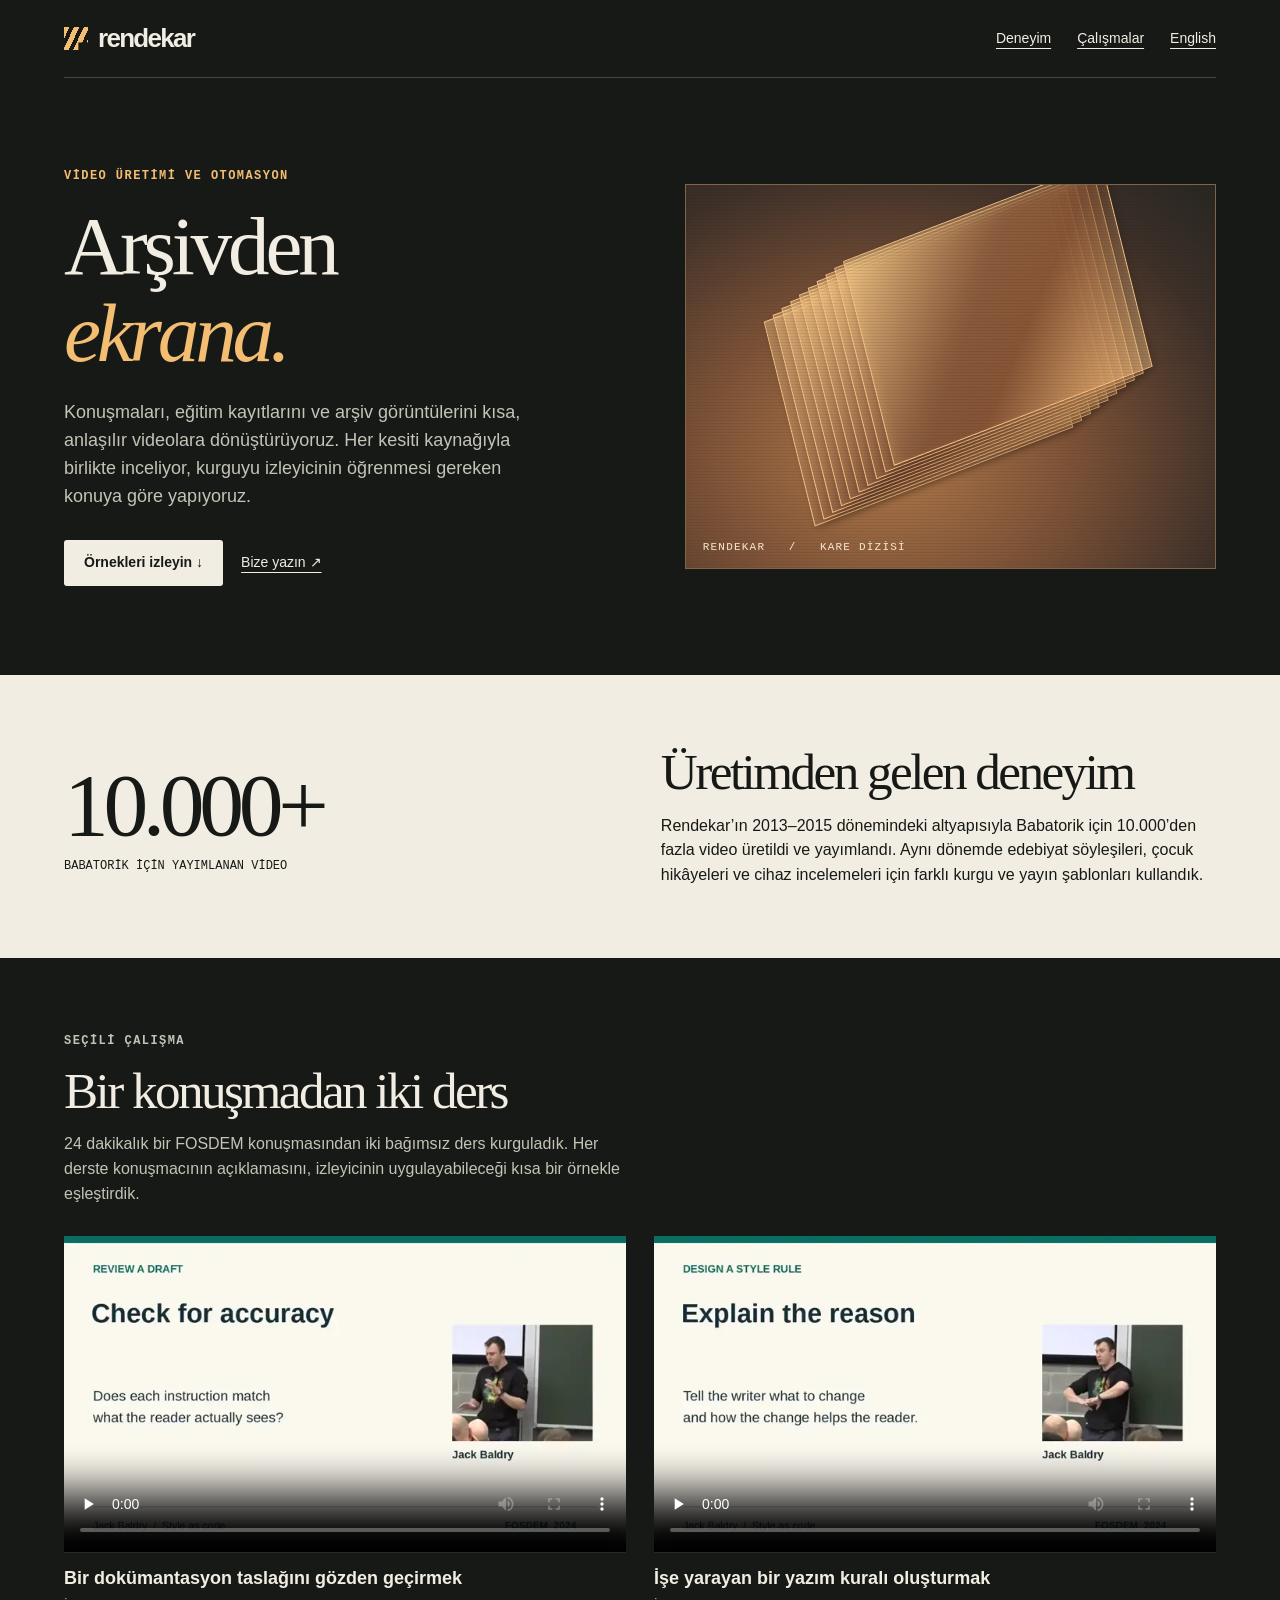
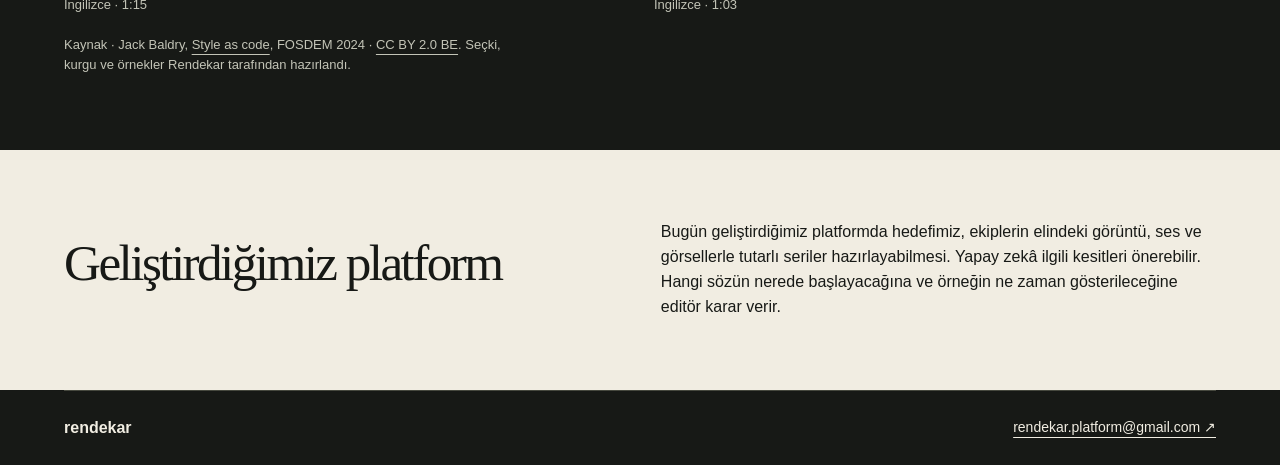
==== index.html @ 8ce05947 "Add Turkish and English portfolio pages" ====
<!doctype html><html lang="tr"><head><meta charset="utf-8"><meta name="viewport" content="width=device-width, initial-scale=1"><title>Rendekar — Video üretimi ve editoryal otomasyon</title><meta name="description" content="Konuşmaları, eğitim kayıtlarını ve arşiv görüntülerini kısa, anlaşılır videolara dönüştürüyoruz. Her kesiti kaynağıyla birlikte inceliyor, kurguyu izleyicinin öğrenmesi gereken konuya göre yapıyoruz."><meta name="theme-color" content="#171916"><link rel="alternate" hreflang="en" href="en.html"><link rel="alternate" hreflang="tr" href="index.html"><link rel="stylesheet" href="style.css"></head><body>
<a class="skip" href="#main">İçeriğe geç</a><header class="wrap"><a class="logo" href="#main"><span class="mark" aria-hidden="true"></span>rendekar</a><nav aria-label="Ana menü"><a href="#history">Deneyim</a><a href="#work">Çalışmalar</a><a href="en.html" lang="en" hreflang="en">English</a></nav></header>
<main id="main"><section class="hero wrap"><div><p class="eyebrow">Video üretimi ve otomasyon</p><h1>Arşivden<br><em>ekrana.</em></h1><p class="lead">Konuşmaları, eğitim kayıtlarını ve arşiv görüntülerini kısa, anlaşılır videolara dönüştürüyoruz. Her kesiti kaynağıyla birlikte inceliyor, kurguyu izleyicinin öğrenmesi gereken konuya göre yapıyoruz.</p><div class="actions"><a class="button" href="#work">Örnekleri izleyin ↓</a><a href="mailto:rendekar.platform@gmail.com">Bize yazın ↗</a></div></div><div class="art" aria-hidden="true"><i class="frame" style="--i:0"></i><i class="frame" style="--i:1"></i><i class="frame" style="--i:2"></i><i class="frame" style="--i:3"></i><i class="frame" style="--i:4"></i><i class="frame" style="--i:5"></i><i class="frame" style="--i:6"></i><i class="frame" style="--i:7"></i><i class="frame" style="--i:8"></i><i class="frame" style="--i:9"></i><small>RENDEKAR &nbsp; / &nbsp; KARE DİZİSİ</small></div></section>
<section class="story" id="history"><div class="history wrap"><div><div class="number">10.000+</div><div class="label">BABATORİK İÇİN YAYIMLANAN VİDEO</div></div><div><h2>Üretimden gelen deneyim</h2><p>Rendekar’ın 2013–2015 dönemindeki altyapısıyla Babatorik için 10.000’den fazla video üretildi ve yayımlandı. Aynı dönemde edebiyat söyleşileri, çocuk hikâyeleri ve cihaz incelemeleri için farklı kurgu ve yayın şablonları kullandık.</p></div></div></section>
<section id="work" class="work wrap"><p class="eyebrow">Seçili çalışma</p><h2>Bir konuşmadan iki ders</h2><p>24 dakikalık bir FOSDEM konuşmasından iki bağımsız ders kurguladık. Her derste konuşmacının açıklamasını, izleyicinin uygulayabileceği kısa bir örnekle eşleştirdik.</p><div class="grid"><article><video aria-label="Bir dokümantasyon taslağını gözden geçirmek" controls playsinline preload="none" poster="media/Review-a-documentation-draft.webp" src="media/Review-a-documentation-draft.mp4"></video><h3>Bir dokümantasyon taslağını gözden geçirmek</h3><span class="credit">İngilizce · 1:15</span></article><article><video aria-label="İşe yarayan bir yazım kuralı oluşturmak" controls playsinline preload="none" poster="media/Write-a-useful-style-rule.webp" src="media/Write-a-useful-style-rule.mp4"></video><h3>İşe yarayan bir yazım kuralı oluşturmak</h3><span class="credit">İngilizce · 1:03</span></article></div><p class="credit">Kaynak · Jack Baldry, <a href="https://archive.fosdem.org/2024/schedule/track/tool-the-docs/">Style as code</a>, FOSDEM 2024 · <a href="https://creativecommons.org/licenses/by/2.0/be/">CC BY 2.0 BE</a>. Seçki, kurgu ve örnekler Rendekar tarafından hazırlandı.</p></section>
<section class="story"><div class="history wrap"><h2>Geliştirdiğimiz platform</h2><p>Bugün geliştirdiğimiz platformda hedefimiz, ekiplerin elindeki görüntü, ses ve görsellerle tutarlı seriler hazırlayabilmesi. Yapay zekâ ilgili kesitleri önerebilir. Hangi sözün nerede başlayacağına ve örneğin ne zaman gösterileceğine editör karar verir.</p></div></section></main><footer class="wrap"><b>rendekar</b><a href="mailto:rendekar.platform@gmail.com">rendekar.platform@gmail.com ↗</a></footer></body></html>
---- style.css ----
:root{color-scheme:dark;--ink:#171916;--paper:#f1ede2;--gold:#f3bd72;--line:#46483e;--muted:#c3c4b7}*{box-sizing:border-box}html{scroll-behavior:smooth}body{margin:0;background:var(--ink);color:var(--paper);font:16px/1.55 Inter,Arial,sans-serif}a{color:inherit;text-underline-offset:5px}a:focus-visible,video:focus-visible{outline:3px solid #cf8833;outline-offset:5px}.wrap{width:min(1240px,90%);margin:auto}header,nav,.logo,.actions,footer{display:flex;align-items:center}header{justify-content:space-between;min-height:78px;border-bottom:1px solid var(--line)}.logo{font-size:26px;letter-spacing:-1.7px;font-weight:750;gap:10px;text-decoration:none}.mark{width:24px;height:23px;background:repeating-linear-gradient(115deg,var(--gold) 0 5px,transparent 5px 9px);clip-path:polygon(0 0,100% 0,100% 67%,60% 67%,60% 100%,0 100%)}nav{gap:26px}nav a,.actions a,footer a{font-size:14px}.hero{display:grid;grid-template-columns:1.06fr 1fr;align-items:center;gap:5%;padding:clamp(50px,7vw,104px) 0}.eyebrow{font:600 12px/1.4 ui-monospace,monospace;letter-spacing:.12em;text-transform:uppercase;color:var(--gold)}h1,h2,h3,p{margin:0}h1,h2{font-family:Georgia,serif;font-weight:400;line-height:1.04;letter-spacing:-.05em}h1{font-size:clamp(54px,6.5vw,96px);margin:19px 0 23px}em{font-weight:400;color:var(--gold)}.lead{font-size:18px;color:var(--muted);max-width:48ch}.actions{gap:18px;margin-top:29px}.button{background:var(--paper);color:var(--ink);padding:12px 20px;border-radius:3px;text-decoration:none;font-weight:650}.button:hover{background:var(--gold)}.art{position:relative;aspect-ratio:1.38;overflow:hidden;background:radial-gradient(ellipse at 38% 70%,#b37a4a,#795036 42%,#3d3029 76%,#272622);isolation:isolate;border:1px solid #806448}.art:after{content:"";position:absolute;inset:0;background:repeating-linear-gradient(0deg,#22160c14 0 1px,transparent 1px 3px);pointer-events:none}.frame{position:absolute;left:18%;top:22%;width:52%;height:55%;transform:translate(calc(var(--i)*3.2%),calc(var(--i)*-3.2%)) rotate(-14deg) skewY(-7deg);border:1px solid #f8c388;background:linear-gradient(125deg,#ffcf8b59,#75452f80 45%,#f3ae6959);box-shadow:inset 4px 3px 10px #ffcf8d22,2px 3px 6px #20180f44}.frame:last-of-type{background:linear-gradient(130deg,#f6cd8977,#77482d77 60%,#ecc28677)}.art small{position:absolute;bottom:15px;left:17px;color:#fff0d9;font:11px monospace;letter-spacing:.11em}.story{background:var(--paper);color:var(--ink);padding:70px 0}.history{display:grid;grid-template-columns:1fr 1.1fr;gap:8%;align-items:center}.number{font:clamp(55px,7vw,98px)/1 Georgia,serif;letter-spacing:-.06em}.label{font:12px ui-monospace,monospace;margin-top:10px}.story h2,.work h2{font-size:clamp(36px,4vw,60px);margin-bottom:15px}.story p,.work p{max-width:63ch}.work{padding:75px 0}.work>.eyebrow{margin-bottom:14px}.work p,.credit{color:var(--muted)}.grid{display:grid;grid-template-columns:1fr 1fr;gap:28px;margin:30px 0 18px}video{display:block;width:100%;aspect-ratio:16/9;background:#282925}h3{font-size:18px;margin-top:12px}.credit{font-size:13px}footer{border-top:1px solid var(--line);padding:25px 0;justify-content:space-between}.skip{position:absolute;left:1em;top:-100px;background:var(--paper);color:var(--ink);padding:10px;z-index:2}.skip:focus{top:5px}@media(max-width:760px){nav{gap:13px}.hero,.history{grid-template-columns:1fr;gap:32px}.hero{padding:43px 0}.art{aspect-ratio:1.8}.story,.work{padding:48px 0}.grid{grid-template-columns:1fr}.history{gap:25px}.wrap{width:89%}}@media(max-width:480px){nav a:first-child{display:none}.logo{font-size:24px}nav{gap:12px}.actions{flex-wrap:wrap}}@media(prefers-reduced-motion:reduce){html{scroll-behavior:auto}}
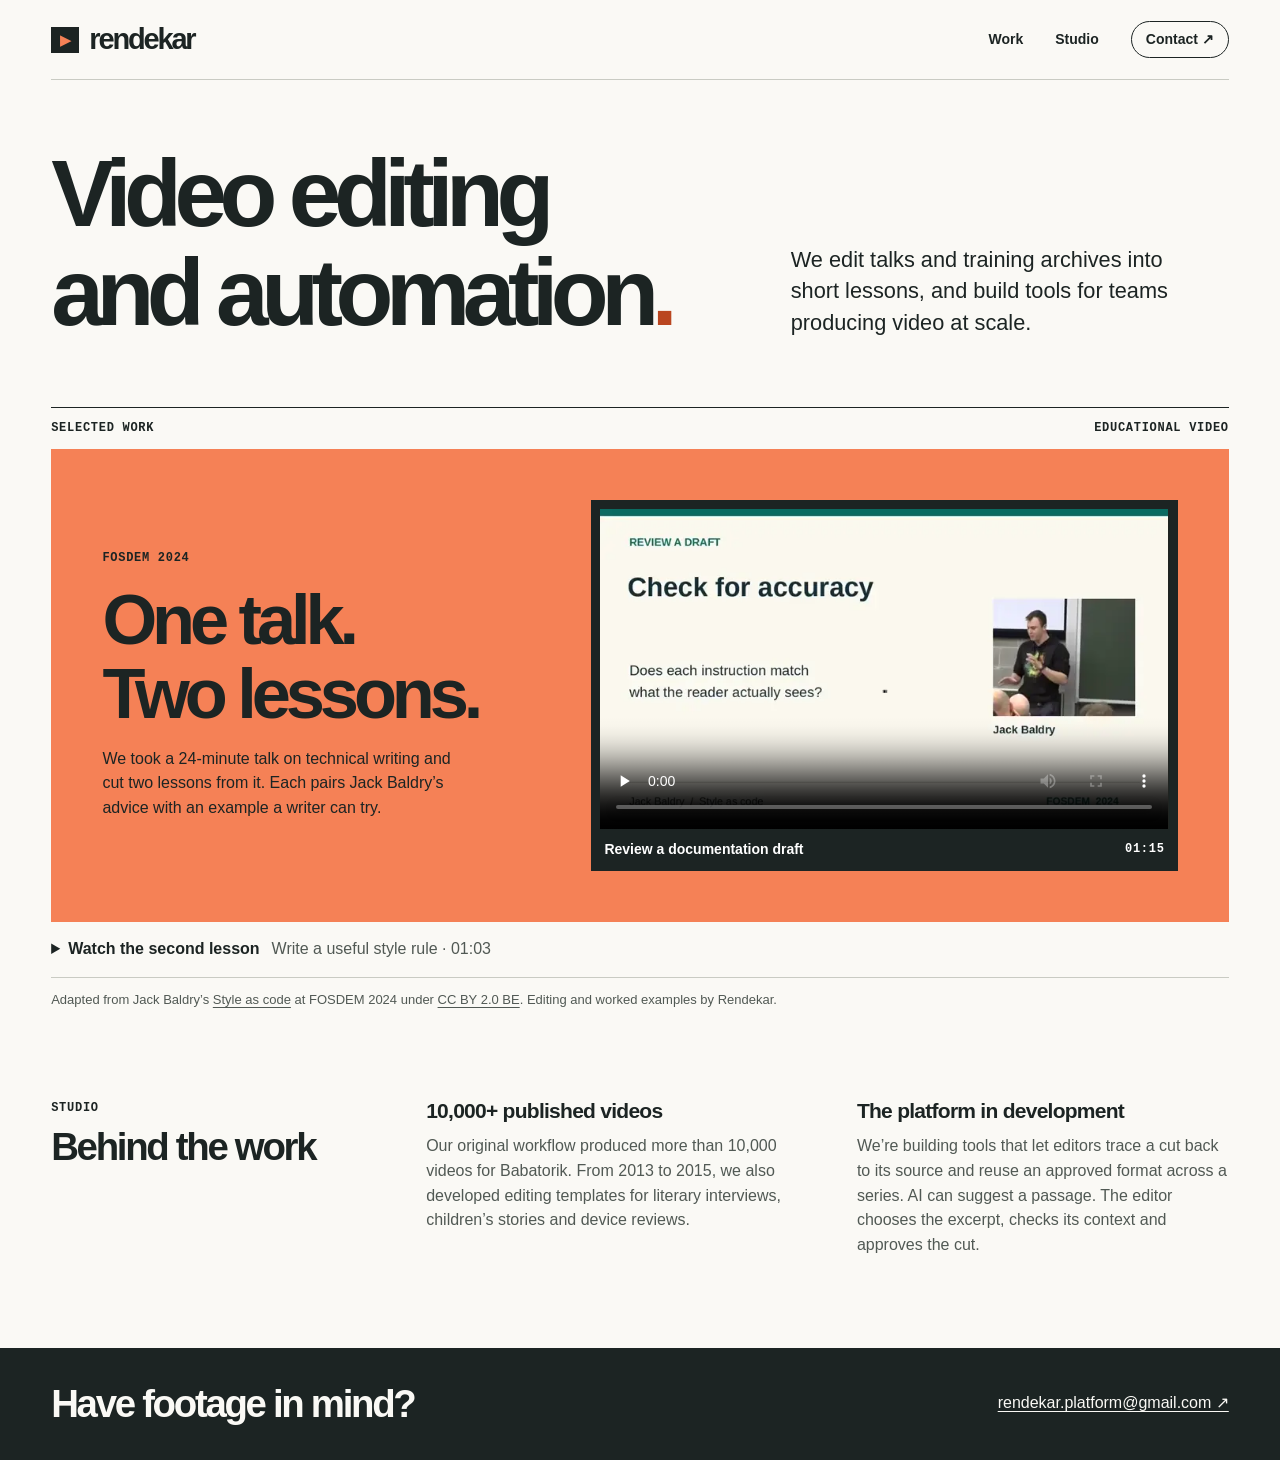
==== commit a41a0fd8: "Lead with the editing case study in an English-only portfolio" ====
--- a/index.html
+++ b/index.html
@@ -1,6 +1,49 @@
-<!doctype html><html lang="tr"><head><meta charset="utf-8"><meta name="viewport" content="width=device-width, initial-scale=1"><title>Rendekar — Video üretimi ve editoryal otomasyon</title><meta name="description" content="Konuşmaları, eğitim kayıtlarını ve arşiv görüntülerini kısa, anlaşılır videolara dönüştürüyoruz. Her kesiti kaynağıyla birlikte inceliyor, kurguyu izleyicinin öğrenmesi gereken konuya göre yapıyoruz."><meta name="theme-color" content="#171916"><link rel="alternate" hreflang="en" href="en.html"><link rel="alternate" hreflang="tr" href="index.html"><link rel="stylesheet" href="style.css"></head><body>
-<a class="skip" href="#main">İçeriğe geç</a><header class="wrap"><a class="logo" href="#main"><span class="mark" aria-hidden="true"></span>rendekar</a><nav aria-label="Ana menü"><a href="#history">Deneyim</a><a href="#work">Çalışmalar</a><a href="en.html" lang="en" hreflang="en">English</a></nav></header>
-<main id="main"><section class="hero wrap"><div><p class="eyebrow">Video üretimi ve otomasyon</p><h1>Arşivden<br><em>ekrana.</em></h1><p class="lead">Konuşmaları, eğitim kayıtlarını ve arşiv görüntülerini kısa, anlaşılır videolara dönüştürüyoruz. Her kesiti kaynağıyla birlikte inceliyor, kurguyu izleyicinin öğrenmesi gereken konuya göre yapıyoruz.</p><div class="actions"><a class="button" href="#work">Örnekleri izleyin ↓</a><a href="mailto:rendekar.platform@gmail.com">Bize yazın ↗</a></div></div><div class="art" aria-hidden="true"><i class="frame" style="--i:0"></i><i class="frame" style="--i:1"></i><i class="frame" style="--i:2"></i><i class="frame" style="--i:3"></i><i class="frame" style="--i:4"></i><i class="frame" style="--i:5"></i><i class="frame" style="--i:6"></i><i class="frame" style="--i:7"></i><i class="frame" style="--i:8"></i><i class="frame" style="--i:9"></i><small>RENDEKAR &nbsp; / &nbsp; KARE DİZİSİ</small></div></section>
-<section class="story" id="history"><div class="history wrap"><div><div class="number">10.000+</div><div class="label">BABATORİK İÇİN YAYIMLANAN VİDEO</div></div><div><h2>Üretimden gelen deneyim</h2><p>Rendekar’ın 2013–2015 dönemindeki altyapısıyla Babatorik için 10.000’den fazla video üretildi ve yayımlandı. Aynı dönemde edebiyat söyleşileri, çocuk hikâyeleri ve cihaz incelemeleri için farklı kurgu ve yayın şablonları kullandık.</p></div></div></section>
-<section id="work" class="work wrap"><p class="eyebrow">Seçili çalışma</p><h2>Bir konuşmadan iki ders</h2><p>24 dakikalık bir FOSDEM konuşmasından iki bağımsız ders kurguladık. Her derste konuşmacının açıklamasını, izleyicinin uygulayabileceği kısa bir örnekle eşleştirdik.</p><div class="grid"><article><video aria-label="Bir dokümantasyon taslağını gözden geçirmek" controls playsinline preload="none" poster="media/Review-a-documentation-draft.webp" src="media/Review-a-documentation-draft.mp4"></video><h3>Bir dokümantasyon taslağını gözden geçirmek</h3><span class="credit">İngilizce · 1:15</span></article><article><video aria-label="İşe yarayan bir yazım kuralı oluşturmak" controls playsinline preload="none" poster="media/Write-a-useful-style-rule.webp" src="media/Write-a-useful-style-rule.mp4"></video><h3>İşe yarayan bir yazım kuralı oluşturmak</h3><span class="credit">İngilizce · 1:03</span></article></div><p class="credit">Kaynak · Jack Baldry, <a href="https://archive.fosdem.org/2024/schedule/track/tool-the-docs/">Style as code</a>, FOSDEM 2024 · <a href="https://creativecommons.org/licenses/by/2.0/be/">CC BY 2.0 BE</a>. Seçki, kurgu ve örnekler Rendekar tarafından hazırlandı.</p></section>
-<section class="story"><div class="history wrap"><h2>Geliştirdiğimiz platform</h2><p>Bugün geliştirdiğimiz platformda hedefimiz, ekiplerin elindeki görüntü, ses ve görsellerle tutarlı seriler hazırlayabilmesi. Yapay zekâ ilgili kesitleri önerebilir. Hangi sözün nerede başlayacağına ve örneğin ne zaman gösterileceğine editör karar verir.</p></div></section></main><footer class="wrap"><b>rendekar</b><a href="mailto:rendekar.platform@gmail.com">rendekar.platform@gmail.com ↗</a></footer></body></html>+<!doctype html>
+<html lang="en">
+<head>
+  <meta charset="utf-8">
+  <meta name="viewport" content="width=device-width, initial-scale=1">
+  <meta name="theme-color" content="#faf9f5">
+  <meta name="description" content="Rendekar edits talks and training archives into short lessons. Watch two examples and explore the production experience behind the work.">
+  <title>Rendekar — Video editing and automation</title>
+  <link rel="stylesheet" href="style.css">
+</head>
+<body>
+  <a class="skip" href="#main">Skip to content</a>
+  <header class="shell masthead">
+    <a class="brand" href="#main" aria-label="Rendekar home"><span class="emblem" aria-hidden="true">▶</span>rendekar</a>
+    <nav aria-label="Main navigation"><a href="#work">Work</a><a href="#studio">Studio</a><a class="contact" href="mailto:rendekar.platform@gmail.com">Contact ↗</a></nav>
+  </header>
+  <main id="main" class="shell">
+    <section class="intro" aria-labelledby="intro-title">
+      <h1 id="intro-title">Video editing<br>and automation<span>.</span></h1>
+      <p>We edit talks and training archives into short lessons, and build tools for teams producing video at scale.</p>
+    </section>
+    <section id="work" aria-labelledby="case-title">
+      <div class="section-line"><span>Selected work</span><span>Educational video</span></div>
+      <div class="feature">
+        <div class="feature-copy">
+          <p class="label">FOSDEM 2024</p>
+          <h2 id="case-title">One talk. <br>Two lessons.</h2>
+          <p>We took a 24-minute talk on technical writing and cut two lessons from it. Each pairs Jack Baldry’s advice with an example a writer can try.</p>
+        </div>
+        <div class="screen">
+          <video aria-label="Review a documentation draft" controls playsinline preload="none" poster="media/Review-a-documentation-draft.webp" src="media/Review-a-documentation-draft.mp4"></video>
+          <div class="caption"><strong>Review a documentation draft</strong><span>01:15</span></div>
+        </div>
+      </div>
+      <details>
+        <summary><strong>Watch the second lesson</strong><span>Write a useful style rule · 01:03</span></summary>
+        <video aria-label="Write a useful style rule" controls playsinline preload="none" poster="media/Write-a-useful-style-rule.webp" src="media/Write-a-useful-style-rule.mp4"></video>
+      </details>
+      <p class="credits">Adapted from Jack Baldry’s <a href="https://archive.fosdem.org/2024/schedule/track/tool-the-docs/">Style as code</a> at FOSDEM 2024 under <a href="https://creativecommons.org/licenses/by/2.0/be/">CC BY 2.0 BE</a>. Editing and worked examples by Rendekar.</p>
+    </section>
+    <section id="studio" class="studio" aria-labelledby="studio-title">
+      <div><p class="label">Studio</p><h2 id="studio-title">Behind the work</h2></div>
+      <div><h3>10,000+ published videos</h3><p>Our original workflow produced more than 10,000 videos for Babatorik. From 2013 to 2015, we also developed editing templates for literary interviews, children’s stories and device reviews.</p></div>
+      <div><h3>The platform in development</h3><p>We’re building tools that let editors trace a cut back to its source and reuse an approved format across a series. AI can suggest a passage. The editor chooses the excerpt, checks its context and approves the cut.</p></div>
+    </section>
+  </main>
+  <footer><div class="shell"><h2>Have footage in mind?</h2><a href="mailto:rendekar.platform@gmail.com">rendekar.platform@gmail.com ↗</a></div></footer>
+</body>
+</html>
--- a/style.css
+++ b/style.css
@@ -1 +1,67 @@
-:root{color-scheme:dark;--ink:#171916;--paper:#f1ede2;--gold:#f3bd72;--line:#46483e;--muted:#c3c4b7}*{box-sizing:border-box}html{scroll-behavior:smooth}body{margin:0;background:var(--ink);color:var(--paper);font:16px/1.55 Inter,Arial,sans-serif}a{color:inherit;text-underline-offset:5px}a:focus-visible,video:focus-visible{outline:3px solid #cf8833;outline-offset:5px}.wrap{width:min(1240px,90%);margin:auto}header,nav,.logo,.actions,footer{display:flex;align-items:center}header{justify-content:space-between;min-height:78px;border-bottom:1px solid var(--line)}.logo{font-size:26px;letter-spacing:-1.7px;font-weight:750;gap:10px;text-decoration:none}.mark{width:24px;height:23px;background:repeating-linear-gradient(115deg,var(--gold) 0 5px,transparent 5px 9px);clip-path:polygon(0 0,100% 0,100% 67%,60% 67%,60% 100%,0 100%)}nav{gap:26px}nav a,.actions a,footer a{font-size:14px}.hero{display:grid;grid-template-columns:1.06fr 1fr;align-items:center;gap:5%;padding:clamp(50px,7vw,104px) 0}.eyebrow{font:600 12px/1.4 ui-monospace,monospace;letter-spacing:.12em;text-transform:uppercase;color:var(--gold)}h1,h2,h3,p{margin:0}h1,h2{font-family:Georgia,serif;font-weight:400;line-height:1.04;letter-spacing:-.05em}h1{font-size:clamp(54px,6.5vw,96px);margin:19px 0 23px}em{font-weight:400;color:var(--gold)}.lead{font-size:18px;color:var(--muted);max-width:48ch}.actions{gap:18px;margin-top:29px}.button{background:var(--paper);color:var(--ink);padding:12px 20px;border-radius:3px;text-decoration:none;font-weight:650}.button:hover{background:var(--gold)}.art{position:relative;aspect-ratio:1.38;overflow:hidden;background:radial-gradient(ellipse at 38% 70%,#b37a4a,#795036 42%,#3d3029 76%,#272622);isolation:isolate;border:1px solid #806448}.art:after{content:"";position:absolute;inset:0;background:repeating-linear-gradient(0deg,#22160c14 0 1px,transparent 1px 3px);pointer-events:none}.frame{position:absolute;left:18%;top:22%;width:52%;height:55%;transform:translate(calc(var(--i)*3.2%),calc(var(--i)*-3.2%)) rotate(-14deg) skewY(-7deg);border:1px solid #f8c388;background:linear-gradient(125deg,#ffcf8b59,#75452f80 45%,#f3ae6959);box-shadow:inset 4px 3px 10px #ffcf8d22,2px 3px 6px #20180f44}.frame:last-of-type{background:linear-gradient(130deg,#f6cd8977,#77482d77 60%,#ecc28677)}.art small{position:absolute;bottom:15px;left:17px;color:#fff0d9;font:11px monospace;letter-spacing:.11em}.story{background:var(--paper);color:var(--ink);padding:70px 0}.history{display:grid;grid-template-columns:1fr 1.1fr;gap:8%;align-items:center}.number{font:clamp(55px,7vw,98px)/1 Georgia,serif;letter-spacing:-.06em}.label{font:12px ui-monospace,monospace;margin-top:10px}.story h2,.work h2{font-size:clamp(36px,4vw,60px);margin-bottom:15px}.story p,.work p{max-width:63ch}.work{padding:75px 0}.work>.eyebrow{margin-bottom:14px}.work p,.credit{color:var(--muted)}.grid{display:grid;grid-template-columns:1fr 1fr;gap:28px;margin:30px 0 18px}video{display:block;width:100%;aspect-ratio:16/9;background:#282925}h3{font-size:18px;margin-top:12px}.credit{font-size:13px}footer{border-top:1px solid var(--line);padding:25px 0;justify-content:space-between}.skip{position:absolute;left:1em;top:-100px;background:var(--paper);color:var(--ink);padding:10px;z-index:2}.skip:focus{top:5px}@media(max-width:760px){nav{gap:13px}.hero,.history{grid-template-columns:1fr;gap:32px}.hero{padding:43px 0}.art{aspect-ratio:1.8}.story,.work{padding:48px 0}.grid{grid-template-columns:1fr}.history{gap:25px}.wrap{width:89%}}@media(max-width:480px){nav a:first-child{display:none}.logo{font-size:24px}nav{gap:12px}.actions{flex-wrap:wrap}}@media(prefers-reduced-motion:reduce){html{scroll-behavior:auto}}
+:root {
+  --paper: #faf9f5;
+  --ink: #1c2423;
+  --muted: #515954;
+  --rule: #c9cbc3;
+  --orange: #f58156;
+}
+* { box-sizing: border-box; }
+html { scroll-behavior: smooth; }
+body { margin: 0; background: var(--paper); color: var(--ink); font: 16px/1.55 Arial, sans-serif; }
+h1, h2, h3, p { margin: 0; }
+a { color: inherit; text-underline-offset: .2em; }
+a:focus-visible, summary:focus-visible, video:focus-visible { outline: 3px solid #1166a0; outline-offset: 4px; }
+.shell { width: min(92%, 1240px); margin: auto; }
+.skip { position: absolute; top: -8em; left: 1em; padding: .6em; background: white; }
+.skip:focus { top: .3em; }
+.masthead, nav, .brand, .section-line, .caption, footer .shell { display: flex; align-items: center; }
+.masthead { justify-content: space-between; min-height: 80px; border-bottom: 1px solid var(--rule); }
+.brand { gap: .35em; font-size: 29px; font-weight: 750; letter-spacing: -.075em; text-decoration: none; }
+.emblem { display: grid; place-items: center; width: 28px; height: 26px; background: var(--ink); color: var(--orange); font: 15px/1 Arial; }
+nav { gap: clamp(12px, 2.5vw, 34px); font-size: 14px; font-weight: 600; }
+nav a { text-decoration: none; }
+nav a:hover { text-decoration: underline; }
+.contact { border: 1px solid var(--ink); padding: 7px 14px; border-radius: 24px; }
+.intro { display: grid; grid-template-columns: 1.5fr 1fr; gap: 7%; align-items: end; padding: clamp(40px, 5vw, 76px) 0; }
+h1, h2, h3 { line-height: 1.05; }
+h1 { font-size: clamp(56px, 7.4vw, 108px); letter-spacing: -.079em; }
+h1 span { color: #ba4620; }
+.intro p { max-width: 34ch; font-size: clamp(18px, 1.7vw, 24px); line-height: 1.45; padding-bottom: .2em; }
+.section-line, .label, .caption span { font: 600 12px/1.4 ui-monospace, monospace; letter-spacing: .06em; text-transform: uppercase; }
+.section-line { justify-content: space-between; border-top: 1px solid var(--ink); padding: 12px 0; }
+.feature { background: var(--orange); display: grid; grid-template-columns: .84fr 1.16fr; gap: 6%; align-items: center; padding: clamp(24px, 4vw, 56px); }
+.feature h2 { font-size: clamp(48px, 5.5vw, 78px); letter-spacing: -.072em; margin: 16px 0; }
+.feature-copy > p:last-child { max-width: 40ch; }
+.screen { background: #1c2423; color: white; padding: 9px; }
+video { display: block; width: 100%; aspect-ratio: 16 / 9; background: #202320; }
+.caption { justify-content: space-between; gap: 12px; padding: 10px 4px 2px; font-size: 14px; }
+details { border-bottom: 1px solid var(--rule); }
+summary { cursor: pointer; padding: 15px 0; }
+summary span { color: var(--muted); margin-left: 12px; }
+details video { max-width: 820px; margin: 0 auto 18px; }
+.credits { margin-top: 12px; color: var(--muted); font-size: 13px; }
+.studio { display: grid; grid-template-columns: .85fr 1fr 1fr; gap: 5%; padding: clamp(50px, 7vw, 92px) 0; }
+.studio h2, footer h2 { font-size: clamp(32px, 3vw, 48px); letter-spacing: -.06em; }
+.studio h2 { margin-top: 10px; }
+.studio h3 { font-size: 21px; margin-bottom: 12px; letter-spacing: -.035em; }
+.studio p:not(.label) { color: var(--muted); }
+footer { background: var(--ink); color: var(--paper); }
+footer .shell { justify-content: space-between; gap: 20px; padding: 36px 0; }
+@media (max-width: 720px) {
+  .shell { width: 90%; }
+  .masthead { min-height: 68px; }
+  .intro, .feature, .studio { grid-template-columns: 1fr; gap: 22px; }
+  .intro { padding: 36px 0; }
+  .feature { padding: 23px; }
+  .feature h2 br { display: none; }
+  .feature h2 br::after { content: ' '; }
+  .feature h2 { font-size: 44px; }
+  .studio { gap: 30px; }
+  summary span { display: block; margin-left: 18px; }
+  footer .shell { align-items: flex-start; flex-direction: column; }
+}
+@media (max-width: 380px) {
+  .brand { font-size: 24px; }
+  .contact { padding: 5px 9px; }
+}
+@media (prefers-reduced-motion: reduce) { html { scroll-behavior: auto; } }
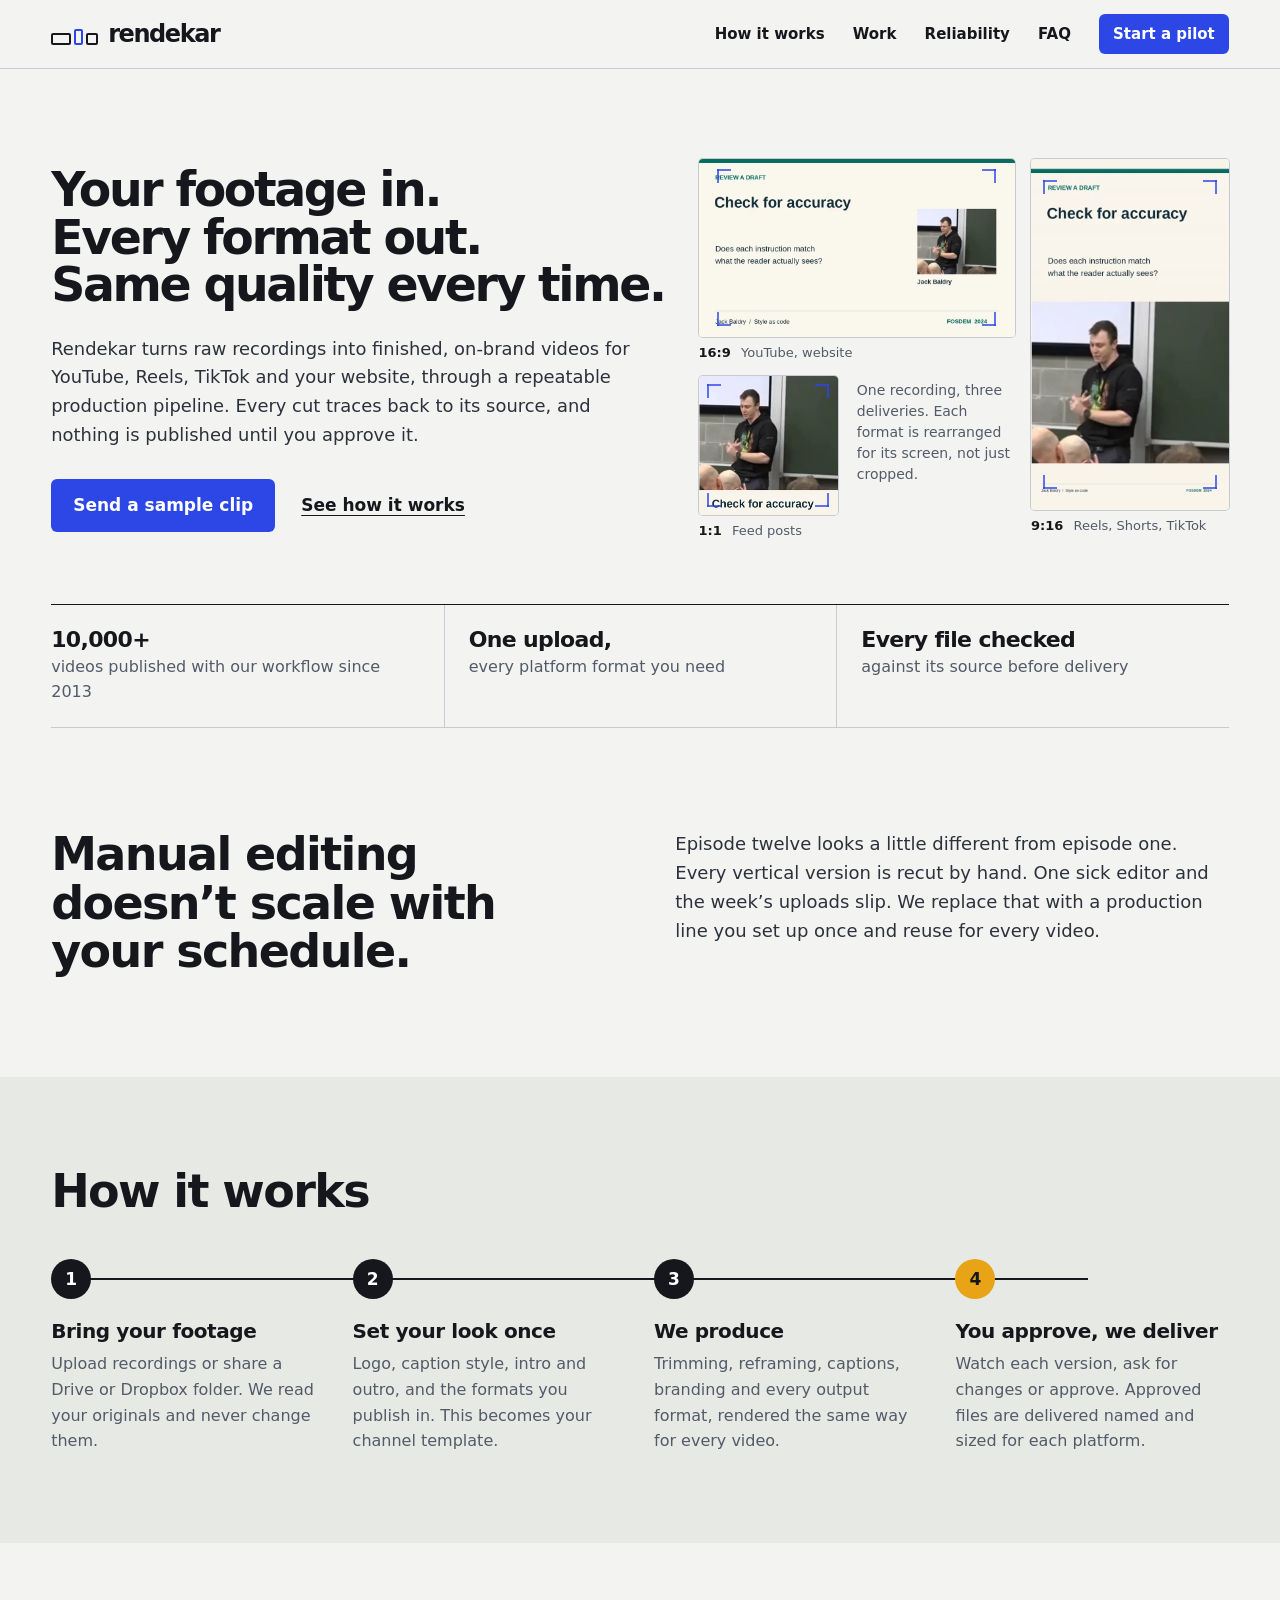
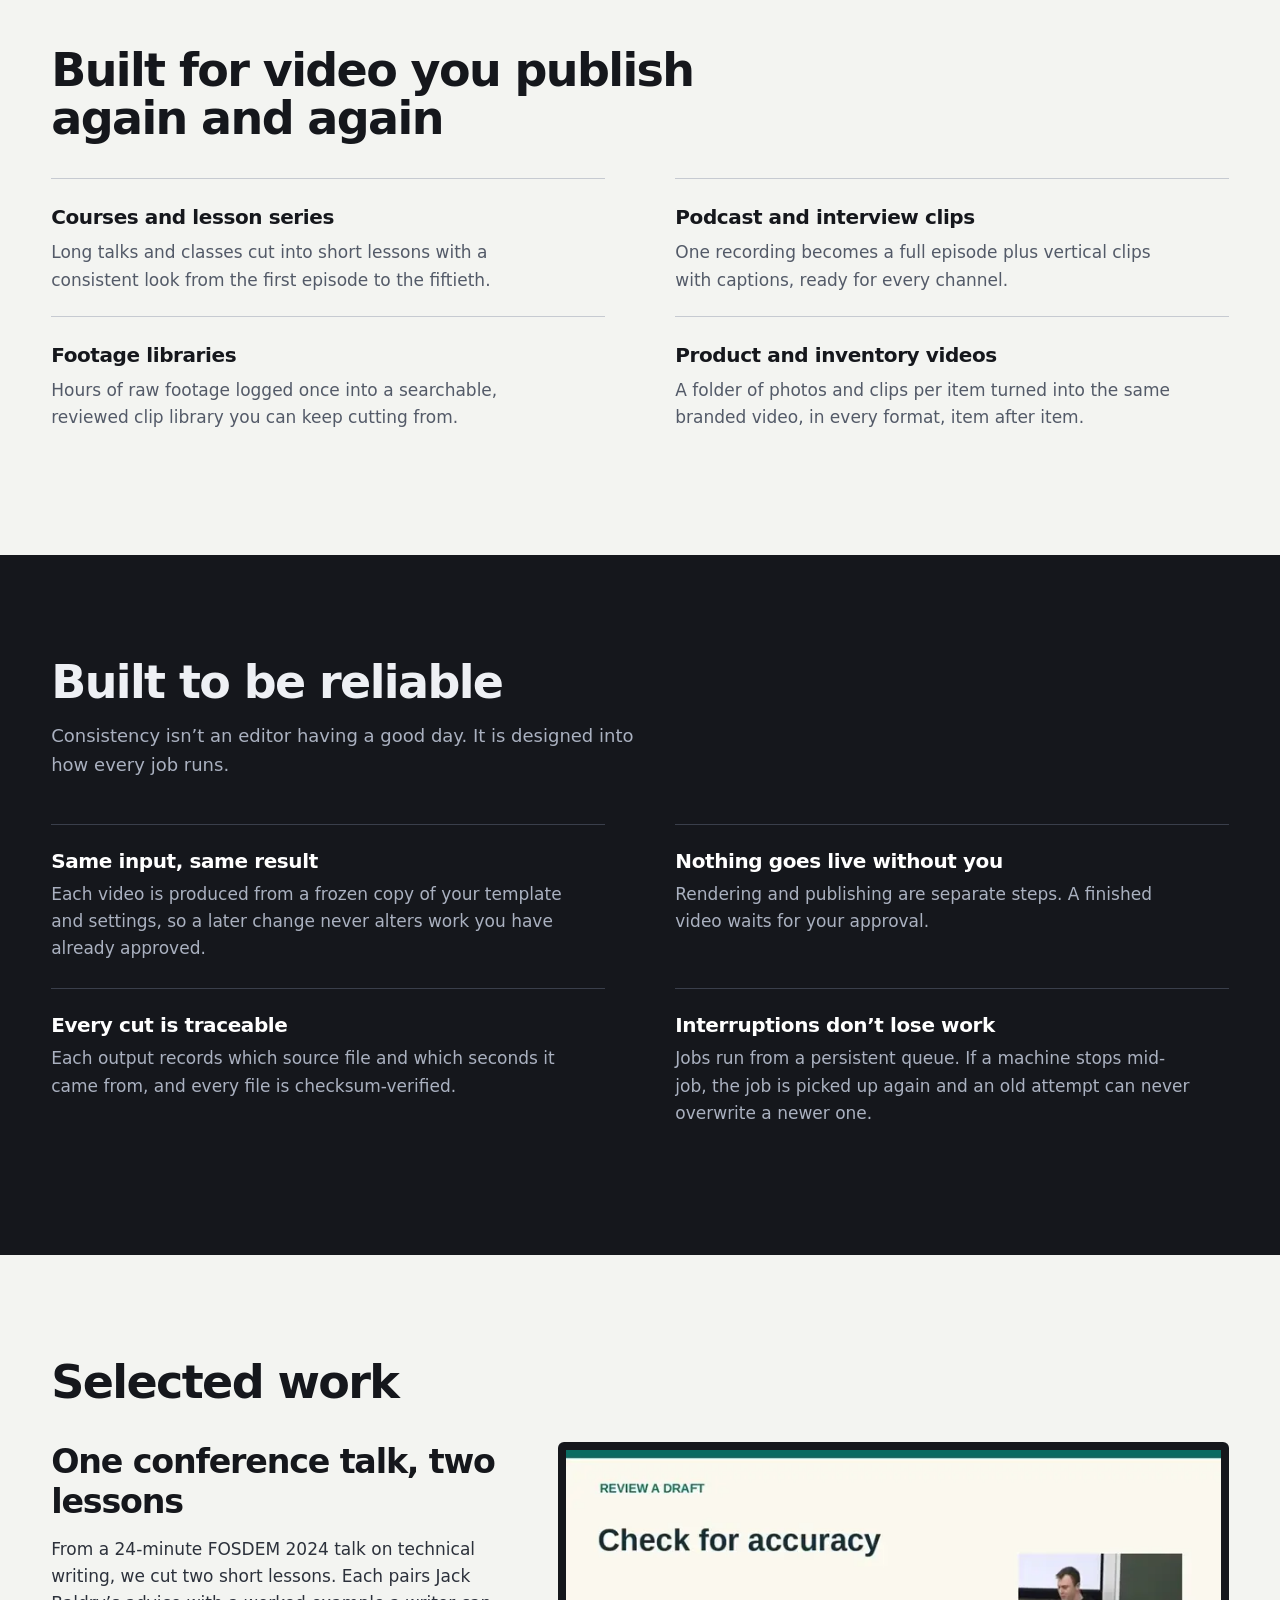
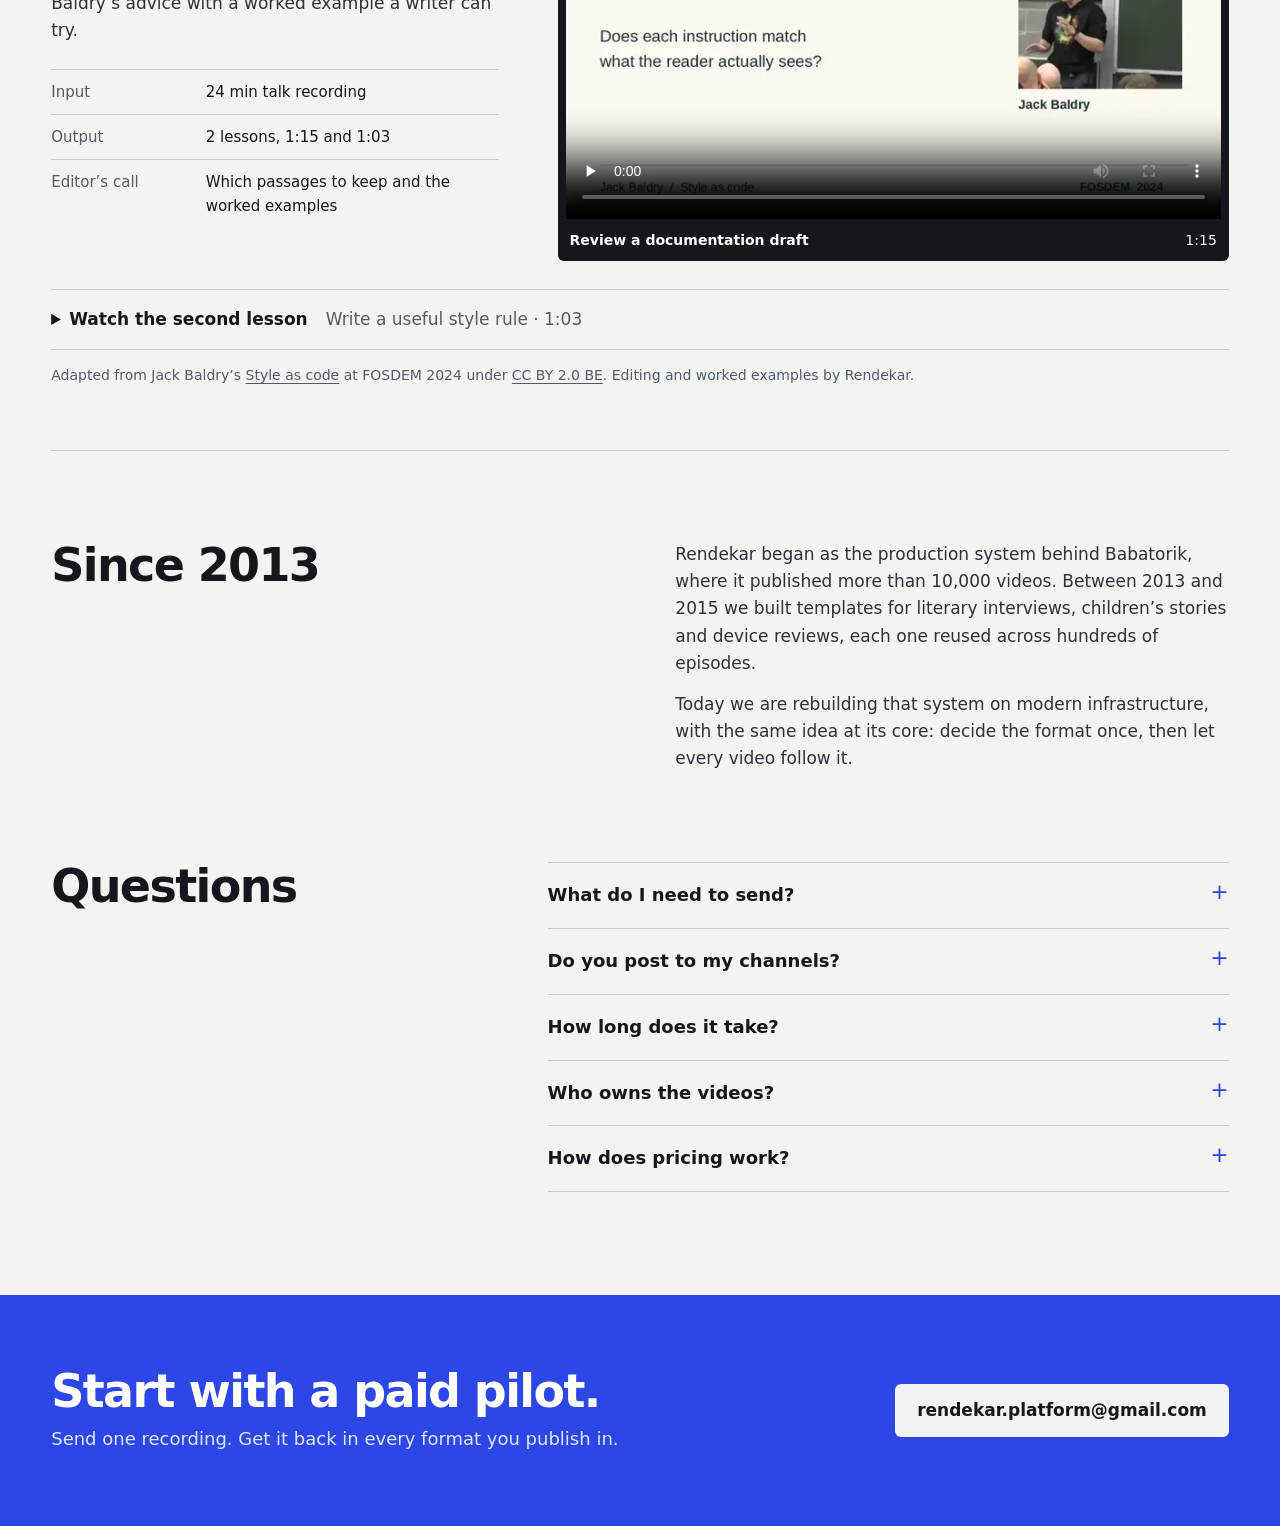
==== commit 08d3c2d9: "Reposition the site around automated, reviewed video production Lead with the buyer's outcome (one u" ====
--- a/index.html
+++ b/index.html
@@ -3,47 +3,213 @@
 <head>
   <meta charset="utf-8">
   <meta name="viewport" content="width=device-width, initial-scale=1">
-  <meta name="theme-color" content="#faf9f5">
-  <meta name="description" content="Rendekar edits talks and training archives into short lessons. Watch two examples and explore the production experience behind the work.">
-  <title>Rendekar — Video editing and automation</title>
+  <meta name="theme-color" content="#f3f4f1">
+  <title>Rendekar — Automated video production for recurring content</title>
+  <meta name="description" content="Send your recordings once. Rendekar turns them into finished, on-brand videos in every platform format, with the same quality every time and your approval before anything goes live.">
+  <meta property="og:title" content="Rendekar — Your footage in. Every format out.">
+  <meta property="og:description" content="Automated video production for teams that publish every week. Reviewed before anything goes live.">
+  <meta property="og:image" content="media/format-16x9.webp">
   <link rel="stylesheet" href="style.css">
 </head>
 <body>
   <a class="skip" href="#main">Skip to content</a>
-  <header class="shell masthead">
-    <a class="brand" href="#main" aria-label="Rendekar home"><span class="emblem" aria-hidden="true">▶</span>rendekar</a>
-    <nav aria-label="Main navigation"><a href="#work">Work</a><a href="#studio">Studio</a><a class="contact" href="mailto:rendekar.platform@gmail.com">Contact ↗</a></nav>
+
+  <header class="bar">
+    <div class="shell bar-inner">
+      <a class="brand" href="#main" aria-label="Rendekar home">
+        <span class="mark" aria-hidden="true"><i></i><i></i><i></i></span>rendekar
+      </a>
+      <nav aria-label="Main navigation">
+        <a href="#how">How it works</a>
+        <a href="#work">Work</a>
+        <a href="#reliability">Reliability</a>
+        <a href="#faq">FAQ</a>
+        <a class="btn btn-small" href="mailto:rendekar.platform@gmail.com?subject=Pilot%20request">Start a pilot</a>
+      </nav>
+    </div>
   </header>
-  <main id="main" class="shell">
-    <section class="intro" aria-labelledby="intro-title">
-      <h1 id="intro-title">Video editing<br>and automation<span>.</span></h1>
-      <p>We edit talks and training archives into short lessons, and build tools for teams producing video at scale.</p>
-    </section>
-    <section id="work" aria-labelledby="case-title">
-      <div class="section-line"><span>Selected work</span><span>Educational video</span></div>
-      <div class="feature">
-        <div class="feature-copy">
-          <p class="label">FOSDEM 2024</p>
-          <h2 id="case-title">One talk. <br>Two lessons.</h2>
-          <p>We took a 24-minute talk on technical writing and cut two lessons from it. Each pairs Jack Baldry’s advice with an example a writer can try.</p>
+
+  <main id="main">
+    <section class="hero shell" aria-labelledby="hero-title">
+      <div class="hero-copy">
+        <h1 id="hero-title"><span>Your footage in.</span> <span>Every format out.</span> <span>Same quality every time.</span></h1>
+        <p class="lede">Rendekar turns raw recordings into finished, on-brand videos for YouTube, Reels, TikTok and your website, through a repeatable production pipeline. Every cut traces back to its source, and nothing is published until you approve it.</p>
+        <div class="actions">
+          <a class="btn" href="mailto:rendekar.platform@gmail.com?subject=Sample%20clip%20for%20Rendekar">Send a sample clip</a>
+          <a class="link" href="#how">See how it works</a>
+        </div>
+      </div>
+
+      <div class="trio" role="group" aria-label="One recording delivered in three platform formats">
+        <figure class="frame f-wide">
+          <div class="pic"><img src="media/format-16x9.webp" alt="Lesson slide with the speaker inset, in landscape format" width="960" height="540"></div>
+          <figcaption><b>16:9</b> YouTube, website</figcaption>
+        </figure>
+        <figure class="frame f-tall">
+          <div class="pic"><img src="media/format-9x16.webp" alt="The same lesson rearranged vertically: slide text on top, speaker below" width="540" height="960"></div>
+          <figcaption><b>9:16</b> Reels, Shorts, TikTok</figcaption>
+        </figure>
+        <figure class="frame f-square">
+          <div class="pic"><img src="media/format-1x1.webp" alt="The same lesson as a square: speaker with the slide title underneath" width="540" height="540"></div>
+          <figcaption><b>1:1</b> Feed posts</figcaption>
+        </figure>
+        <p class="trio-note">One recording, three deliveries. Each format is rearranged for its screen, not just cropped.</p>
+      </div>
+    </section>
+
+    <section class="proof shell" aria-label="At a glance">
+      <p><strong>10,000+</strong> videos published with our workflow since 2013</p>
+      <p><strong>One upload,</strong> every platform format you need</p>
+      <p><strong>Every file checked</strong> against its source before delivery</p>
+    </section>
+
+    <section class="problem shell" aria-labelledby="problem-title">
+      <h2 id="problem-title">Manual editing doesn’t scale with your schedule.</h2>
+      <p>Episode twelve looks a little different from episode one. Every vertical version is recut by hand. One sick editor and the week’s uploads slip. We replace that with a production line you set up once and reuse for every video.</p>
+    </section>
+
+    <section id="how" class="how" aria-labelledby="how-title">
+      <div class="shell">
+        <h2 id="how-title">How it works</h2>
+        <ol class="steps">
+          <li>
+            <span class="n" aria-hidden="true">1</span>
+            <h3>Bring your footage</h3>
+            <p>Upload recordings or share a Drive or Dropbox folder. We read your originals and never change them.</p>
+          </li>
+          <li>
+            <span class="n" aria-hidden="true">2</span>
+            <h3>Set your look once</h3>
+            <p>Logo, caption style, intro and outro, and the formats you publish in. This becomes your channel template.</p>
+          </li>
+          <li>
+            <span class="n" aria-hidden="true">3</span>
+            <h3>We produce</h3>
+            <p>Trimming, reframing, captions, branding and every output format, rendered the same way for every video.</p>
+          </li>
+          <li class="is-review">
+            <span class="n" aria-hidden="true">4</span>
+            <h3>You approve, we deliver</h3>
+            <p>Watch each version, ask for changes or approve. Approved files are delivered named and sized for each platform.</p>
+          </li>
+        </ol>
+      </div>
+    </section>
+
+    <section class="uses shell" aria-labelledby="uses-title">
+      <h2 id="uses-title">Built for video you publish again and again</h2>
+      <dl>
+        <div>
+          <dt>Courses and lesson series</dt>
+          <dd>Long talks and classes cut into short lessons with a consistent look from the first episode to the fiftieth.</dd>
+        </div>
+        <div>
+          <dt>Podcast and interview clips</dt>
+          <dd>One recording becomes a full episode plus vertical clips with captions, ready for every channel.</dd>
+        </div>
+        <div>
+          <dt>Footage libraries</dt>
+          <dd>Hours of raw footage logged once into a searchable, reviewed clip library you can keep cutting from.</dd>
+        </div>
+        <div>
+          <dt>Product and inventory videos</dt>
+          <dd>A folder of photos and clips per item turned into the same branded video, in every format, item after item.</dd>
+        </div>
+      </dl>
+    </section>
+
+    <section id="reliability" class="reliability" aria-labelledby="rel-title">
+      <div class="shell">
+        <h2 id="rel-title">Built to be reliable</h2>
+        <p class="rel-intro">Consistency isn’t an editor having a good day. It is designed into how every job runs.</p>
+        <ul class="claims">
+          <li>
+            <h3>Same input, same result</h3>
+            <p>Each video is produced from a frozen copy of your template and settings, so a later change never alters work you have already approved.</p>
+          </li>
+          <li>
+            <h3>Nothing goes live without you</h3>
+            <p>Rendering and publishing are separate steps. A finished video waits for your approval.</p>
+          </li>
+          <li>
+            <h3>Every cut is traceable</h3>
+            <p>Each output records which source file and which seconds it came from, and every file is checksum-verified.</p>
+          </li>
+          <li>
+            <h3>Interruptions don’t lose work</h3>
+            <p>Jobs run from a persistent queue. If a machine stops mid-job, the job is picked up again and an old attempt can never overwrite a newer one.</p>
+          </li>
+        </ul>
+      </div>
+    </section>
+
+    <section id="work" class="work shell" aria-labelledby="work-title">
+      <h2 id="work-title">Selected work</h2>
+      <article class="case">
+        <div class="case-copy">
+          <h3>One conference talk, two lessons</h3>
+          <p>From a 24-minute FOSDEM 2024 talk on technical writing, we cut two short lessons. Each pairs Jack Baldry’s advice with a worked example a writer can try.</p>
+          <dl class="facts">
+            <div><dt>Input</dt><dd>24 min talk recording</dd></div>
+            <div><dt>Output</dt><dd>2 lessons, 1:15 and 1:03</dd></div>
+            <div><dt>Editor’s call</dt><dd>Which passages to keep and the worked examples</dd></div>
+          </dl>
         </div>
         <div class="screen">
           <video aria-label="Review a documentation draft" controls playsinline preload="none" poster="media/Review-a-documentation-draft.webp" src="media/Review-a-documentation-draft.mp4"></video>
-          <div class="caption"><strong>Review a documentation draft</strong><span>01:15</span></div>
-        </div>
-      </div>
+          <p class="caption"><strong>Review a documentation draft</strong><span>1:15</span></p>
+        </div>
+      </article>
       <details>
-        <summary><strong>Watch the second lesson</strong><span>Write a useful style rule · 01:03</span></summary>
+        <summary>Watch the second lesson <span>Write a useful style rule · 1:03</span></summary>
         <video aria-label="Write a useful style rule" controls playsinline preload="none" poster="media/Write-a-useful-style-rule.webp" src="media/Write-a-useful-style-rule.mp4"></video>
       </details>
       <p class="credits">Adapted from Jack Baldry’s <a href="https://archive.fosdem.org/2024/schedule/track/tool-the-docs/">Style as code</a> at FOSDEM 2024 under <a href="https://creativecommons.org/licenses/by/2.0/be/">CC BY 2.0 BE</a>. Editing and worked examples by Rendekar.</p>
     </section>
-    <section id="studio" class="studio" aria-labelledby="studio-title">
-      <div><p class="label">Studio</p><h2 id="studio-title">Behind the work</h2></div>
-      <div><h3>10,000+ published videos</h3><p>Our original workflow produced more than 10,000 videos for Babatorik. From 2013 to 2015, we also developed editing templates for literary interviews, children’s stories and device reviews.</p></div>
-      <div><h3>The platform in development</h3><p>We’re building tools that let editors trace a cut back to its source and reuse an approved format across a series. AI can suggest a passage. The editor chooses the excerpt, checks its context and approves the cut.</p></div>
+
+    <section class="background shell" aria-labelledby="bg-title">
+      <h2 id="bg-title">Since 2013</h2>
+      <div>
+        <p>Rendekar began as the production system behind Babatorik, where it published more than 10,000 videos. Between 2013 and 2015 we built templates for literary interviews, children’s stories and device reviews, each one reused across hundreds of episodes.</p>
+        <p>Today we are rebuilding that system on modern infrastructure, with the same idea at its core: decide the format once, then let every video follow it.</p>
+      </div>
+    </section>
+
+    <section id="faq" class="faq shell" aria-labelledby="faq-title">
+      <h2 id="faq-title">Questions</h2>
+      <div class="faq-list">
+        <details>
+          <summary>What do I need to send?</summary>
+          <p>Your recordings, your logo and fonts if you have them, and an example of a video you like. We set up the template from that.</p>
+        </details>
+        <details>
+          <summary>Do you post to my channels?</summary>
+          <p>Today we deliver finished files, named and sized for each platform. Direct posting to your accounts is on our roadmap.</p>
+        </details>
+        <details>
+          <summary>How long does it take?</summary>
+          <p>We agree a turnaround with you before the pilot starts. Once your template is set, new videos follow the same path every time.</p>
+        </details>
+        <details>
+          <summary>Who owns the videos?</summary>
+          <p>Your footage and the finished videos stay yours. We only read your source files and never change them.</p>
+        </details>
+        <details>
+          <summary>How does pricing work?</summary>
+          <p>We start with a small paid pilot so you can judge the result. After that, pricing is per video or monthly, based on volume.</p>
+        </details>
+      </div>
     </section>
   </main>
-  <footer><div class="shell"><h2>Have footage in mind?</h2><a href="mailto:rendekar.platform@gmail.com">rendekar.platform@gmail.com ↗</a></div></footer>
+
+  <footer class="end">
+    <div class="shell end-inner">
+      <div>
+        <h2>Start with a paid pilot.</h2>
+        <p>Send one recording. Get it back in every format you publish in.</p>
+      </div>
+      <a class="btn btn-light" href="mailto:rendekar.platform@gmail.com?subject=Pilot%20request">rendekar.platform@gmail.com</a>
+    </div>
+  </footer>
 </body>
 </html>
--- a/style.css
+++ b/style.css
@@ -1,67 +1,174 @@
 :root {
-  --paper: #faf9f5;
-  --ink: #1c2423;
-  --muted: #515954;
-  --rule: #c9cbc3;
-  --orange: #f58156;
+  --paper: #f3f4f1;
+  --paper-2: #e7e9e4;
+  --ink: #15171c;
+  --muted: #535a68;
+  --line: #c6cad1;
+  --cobalt: #2d46e6;
+  --cobalt-dark: #1f33b8;
+  --tally: #e8a317;
+  --sans: ui-sans-serif, system-ui, -apple-system, "Segoe UI", "Helvetica Neue", Helvetica, Arial, sans-serif;
 }
+
 * { box-sizing: border-box; }
 html { scroll-behavior: smooth; }
-body { margin: 0; background: var(--paper); color: var(--ink); font: 16px/1.55 Arial, sans-serif; }
-h1, h2, h3, p { margin: 0; }
-a { color: inherit; text-underline-offset: .2em; }
-a:focus-visible, summary:focus-visible, video:focus-visible { outline: 3px solid #1166a0; outline-offset: 4px; }
-.shell { width: min(92%, 1240px); margin: auto; }
-.skip { position: absolute; top: -8em; left: 1em; padding: .6em; background: white; }
-.skip:focus { top: .3em; }
-.masthead, nav, .brand, .section-line, .caption, footer .shell { display: flex; align-items: center; }
-.masthead { justify-content: space-between; min-height: 80px; border-bottom: 1px solid var(--rule); }
-.brand { gap: .35em; font-size: 29px; font-weight: 750; letter-spacing: -.075em; text-decoration: none; }
-.emblem { display: grid; place-items: center; width: 28px; height: 26px; background: var(--ink); color: var(--orange); font: 15px/1 Arial; }
-nav { gap: clamp(12px, 2.5vw, 34px); font-size: 14px; font-weight: 600; }
-nav a { text-decoration: none; }
-nav a:hover { text-decoration: underline; }
-.contact { border: 1px solid var(--ink); padding: 7px 14px; border-radius: 24px; }
-.intro { display: grid; grid-template-columns: 1.5fr 1fr; gap: 7%; align-items: end; padding: clamp(40px, 5vw, 76px) 0; }
-h1, h2, h3 { line-height: 1.05; }
-h1 { font-size: clamp(56px, 7.4vw, 108px); letter-spacing: -.079em; }
-h1 span { color: #ba4620; }
-.intro p { max-width: 34ch; font-size: clamp(18px, 1.7vw, 24px); line-height: 1.45; padding-bottom: .2em; }
-.section-line, .label, .caption span { font: 600 12px/1.4 ui-monospace, monospace; letter-spacing: .06em; text-transform: uppercase; }
-.section-line { justify-content: space-between; border-top: 1px solid var(--ink); padding: 12px 0; }
-.feature { background: var(--orange); display: grid; grid-template-columns: .84fr 1.16fr; gap: 6%; align-items: center; padding: clamp(24px, 4vw, 56px); }
-.feature h2 { font-size: clamp(48px, 5.5vw, 78px); letter-spacing: -.072em; margin: 16px 0; }
-.feature-copy > p:last-child { max-width: 40ch; }
-.screen { background: #1c2423; color: white; padding: 9px; }
-video { display: block; width: 100%; aspect-ratio: 16 / 9; background: #202320; }
-.caption { justify-content: space-between; gap: 12px; padding: 10px 4px 2px; font-size: 14px; }
-details { border-bottom: 1px solid var(--rule); }
-summary { cursor: pointer; padding: 15px 0; }
-summary span { color: var(--muted); margin-left: 12px; }
-details video { max-width: 820px; margin: 0 auto 18px; }
-.credits { margin-top: 12px; color: var(--muted); font-size: 13px; }
-.studio { display: grid; grid-template-columns: .85fr 1fr 1fr; gap: 5%; padding: clamp(50px, 7vw, 92px) 0; }
-.studio h2, footer h2 { font-size: clamp(32px, 3vw, 48px); letter-spacing: -.06em; }
-.studio h2 { margin-top: 10px; }
-.studio h3 { font-size: 21px; margin-bottom: 12px; letter-spacing: -.035em; }
-.studio p:not(.label) { color: var(--muted); }
-footer { background: var(--ink); color: var(--paper); }
-footer .shell { justify-content: space-between; gap: 20px; padding: 36px 0; }
+body { margin: 0; background: var(--paper); color: var(--ink); font: 17px/1.6 var(--sans); -webkit-font-smoothing: antialiased; }
+h1, h2, h3, p, dl, dd, ol, ul, figure { margin: 0; }
+ol, ul { padding: 0; list-style: none; }
+img, video { display: block; max-width: 100%; }
+a { color: inherit; text-underline-offset: .22em; }
+:focus-visible { outline: 3px solid var(--cobalt); outline-offset: 3px; }
+
+.shell { width: min(92%, 1200px); margin-inline: auto; }
+.skip { position: absolute; top: -9em; left: 1em; padding: .6em 1em; background: #fff; z-index: 10; }
+.skip:focus { top: .5em; }
+
+h1, h2, h3 { font-weight: 700; line-height: 1.05; letter-spacing: -.035em; }
+h2 { font-size: clamp(30px, 3.6vw, 46px); max-width: 22ch; }
+h3 { font-size: 20px; letter-spacing: -.02em; line-height: 1.2; }
+
+/* Buttons and links */
+.btn { display: inline-block; padding: 13px 22px; background: var(--cobalt); color: #fff; font-weight: 650; text-decoration: none; border-radius: 6px; }
+.btn:hover { background: var(--cobalt-dark); }
+.btn-small { padding: 8px 14px; font-size: 15px; }
+.btn-light { background: var(--paper); color: var(--ink); }
+.btn-light:hover { background: #fff; }
+.link { font-weight: 650; }
+
+/* Top bar */
+.bar { border-bottom: 1px solid var(--line); background: var(--paper); position: sticky; top: 0; z-index: 5; }
+.bar-inner { display: flex; align-items: center; justify-content: space-between; min-height: 68px; gap: 16px; }
+.brand { display: flex; align-items: center; gap: 10px; font-size: 24px; font-weight: 800; letter-spacing: -.06em; text-decoration: none; }
+.mark { display: flex; align-items: flex-end; gap: 3px; height: 22px; }
+.mark i { display: block; border: 2.5px solid var(--ink); border-radius: 2px; }
+.mark i:nth-child(1) { width: 20px; height: 12px; }
+.mark i:nth-child(2) { width: 9px; height: 16px; border-color: var(--cobalt); }
+.mark i:nth-child(3) { width: 12px; height: 12px; }
+nav { display: flex; align-items: center; gap: clamp(14px, 2.2vw, 30px); font-size: 15px; font-weight: 550; }
+nav a:not(.btn) { text-decoration: none; }
+nav a:not(.btn):hover { text-decoration: underline; }
+
+/* Hero */
+.hero { display: grid; grid-template-columns: minmax(0, 1.1fr) minmax(0, 1fr); gap: clamp(32px, 5vw, 72px); align-items: center; padding: clamp(48px, 7vw, 96px) 0 clamp(40px, 5vw, 64px); }
+h1 span { display: block; }
+@media (min-width: 961px) { h1 span { white-space: nowrap; } }
+h1 { font-size: clamp(38px, 3.7vw, 54px); letter-spacing: -.05em; line-height: 1; }
+.lede { margin-top: 26px; max-width: 52ch; font-size: clamp(17px, 1.4vw, 19px); color: #2c313b; }
+.actions { display: flex; flex-wrap: wrap; align-items: center; gap: 14px 26px; margin-top: 30px; }
+
+/* The format trio: the one bold element */
+.trio { display: grid; grid-template-columns: 1.6fr 1fr; grid-template-rows: auto 1fr; column-gap: 16px; row-gap: 14px; align-items: start; }
+.frame { margin: 0; }
+.pic { position: relative; overflow: hidden; border-radius: 4px; background: #fbf7ed; box-shadow: 0 0 0 1px var(--line); }
+.pic img { width: 100%; height: 100%; object-fit: cover; }
+.f-wide { grid-column: 1; grid-row: 1; }
+.f-wide .pic { aspect-ratio: 16 / 9; }
+.f-tall { grid-column: 2; grid-row: 1 / span 2; }
+.f-tall .pic { aspect-ratio: 9 / 16; }
+.f-square { grid-column: 1; grid-row: 2; width: 44%; }
+.f-square .pic { aspect-ratio: 1; }
+/* safe-area corner marks */
+.pic::after { content: ""; position: absolute; inset: 6%; pointer-events: none;
+  --c: rgba(45, 70, 230, .75);
+  background:
+    linear-gradient(var(--c), var(--c)) top left / 14px 2px no-repeat,
+    linear-gradient(var(--c), var(--c)) top left / 2px 14px no-repeat,
+    linear-gradient(var(--c), var(--c)) top right / 14px 2px no-repeat,
+    linear-gradient(var(--c), var(--c)) top right / 2px 14px no-repeat,
+    linear-gradient(var(--c), var(--c)) bottom left / 14px 2px no-repeat,
+    linear-gradient(var(--c), var(--c)) bottom left / 2px 14px no-repeat,
+    linear-gradient(var(--c), var(--c)) bottom right / 14px 2px no-repeat,
+    linear-gradient(var(--c), var(--c)) bottom right / 2px 14px no-repeat; }
+.frame figcaption { padding-top: 7px; font-size: 13px; line-height: 1.4; color: var(--muted); }
+.frame figcaption b { color: var(--ink); margin-right: 6px; }
+.trio-note { grid-column: 1; grid-row: 2; justify-self: end; width: 50%; font-size: 14px; line-height: 1.5; color: var(--muted); padding-top: 4px; }
+
+/* Proof row */
+.proof { display: grid; grid-template-columns: repeat(3, 1fr); border-top: 1px solid var(--ink); border-bottom: 1px solid var(--line); }
+.proof p { padding: 22px 24px 22px 0; color: var(--muted); font-size: 16px; }
+.proof p + p { padding-left: 24px; border-left: 1px solid var(--line); }
+.proof strong { display: block; color: var(--ink); font-size: 22px; letter-spacing: -.03em; line-height: 1.2; }
+
+/* Problem */
+.problem { display: grid; grid-template-columns: 1fr 1fr; gap: 6%; padding: clamp(56px, 8vw, 104px) 0; align-items: start; }
+.problem p { max-width: 56ch; color: #2c313b; font-size: 18px; }
+
+/* How it works */
+.how { background: var(--paper-2); padding: clamp(56px, 7vw, 96px) 0; }
+.steps { position: relative; display: grid; grid-template-columns: repeat(4, 1fr); gap: 28px; margin-top: 44px; }
+.steps::before { content: ""; position: absolute; top: 19px; left: 20px; right: 12%; height: 2px; background: var(--ink); }
+.steps li { position: relative; }
+.n { position: relative; display: grid; place-items: center; width: 40px; height: 40px; border-radius: 50%; background: var(--ink); color: #fff; font-weight: 700; margin-bottom: 20px; }
+.is-review .n { background: var(--tally); color: var(--ink); }
+.steps p { margin-top: 8px; color: var(--muted); font-size: 16px; max-width: 32ch; }
+
+/* Use cases */
+.uses { padding: clamp(56px, 8vw, 104px) 0; }
+.uses dl { display: grid; grid-template-columns: 1fr 1fr; gap: 0 6%; margin-top: 36px; }
+.uses dl > div { padding: 22px 0; border-top: 1px solid var(--line); }
+.uses dt { font-size: 20px; font-weight: 700; letter-spacing: -.02em; }
+.uses dd { margin-top: 6px; color: var(--muted); max-width: 46ch; }
+
+/* Reliability */
+.reliability { background: var(--ink); color: #eef0f4; padding: clamp(60px, 8vw, 110px) 0; }
+.rel-intro { margin-top: 16px; color: #aab1c0; font-size: 18px; max-width: 52ch; }
+.claims { display: grid; grid-template-columns: 1fr 1fr; gap: 0 6%; margin-top: 44px; }
+.claims li { padding: 24px 0 26px; border-top: 1px solid #3a3f4b; }
+.claims h3 { color: #fff; }
+.claims p { margin-top: 8px; color: #aab1c0; max-width: 48ch; }
+
+/* Work */
+.work { padding: clamp(56px, 8vw, 104px) 0 clamp(40px, 5vw, 64px); }
+.case { display: grid; grid-template-columns: .8fr 1.2fr; gap: 5%; align-items: start; margin-top: 36px; }
+.case h3 { font-size: clamp(26px, 2.6vw, 34px); letter-spacing: -.035em; }
+.case-copy > p { margin-top: 14px; color: #2c313b; max-width: 44ch; }
+.facts { margin-top: 24px; }
+.facts div { display: grid; grid-template-columns: 9.5em 1fr; gap: 12px; padding: 10px 0; border-top: 1px solid var(--line); font-size: 15px; }
+.facts dt { color: var(--muted); }
+.screen { background: var(--ink); color: #fff; padding: 8px; border-radius: 6px; }
+video { width: 100%; aspect-ratio: 16 / 9; background: #23262d; }
+.caption { display: flex; justify-content: space-between; gap: 12px; padding: 10px 4px 2px; font-size: 14px; }
+.work details { margin-top: 28px; border-top: 1px solid var(--line); border-bottom: 1px solid var(--line); }
+.work summary { cursor: pointer; padding: 16px 0; font-weight: 650; }
+.work summary span { color: var(--muted); font-weight: 400; margin-left: 12px; }
+.work details video { max-width: 820px; margin: 0 auto 20px; }
+.credits { margin-top: 14px; color: var(--muted); font-size: 14px; }
+
+/* Background */
+.background { display: grid; grid-template-columns: 1fr 1fr; gap: 6%; padding: clamp(48px, 7vw, 96px) 0; border-top: 1px solid var(--line); }
+.background p { color: #2c313b; max-width: 58ch; }
+.background p + p { margin-top: 14px; }
+
+/* FAQ */
+.faq { display: grid; grid-template-columns: 1fr 1.6fr; gap: 6%; padding: 0 0 clamp(64px, 8vw, 110px); }
+.faq-list details { border-top: 1px solid var(--line); }
+.faq-list details:last-child { border-bottom: 1px solid var(--line); }
+.faq-list summary { cursor: pointer; padding: 18px 0; font-weight: 650; font-size: 18px; list-style: none; display: flex; justify-content: space-between; gap: 16px; }
+.faq-list summary::-webkit-details-marker { display: none; }
+.faq-list summary::after { content: "+"; font-weight: 400; font-size: 22px; line-height: 1; color: var(--cobalt); }
+.faq-list details[open] summary::after { content: "−"; }
+.faq-list p { padding: 0 0 20px; color: var(--muted); max-width: 60ch; }
+
+/* Closing */
+.end { background: var(--cobalt); color: #fff; }
+.end-inner { display: flex; align-items: center; justify-content: space-between; gap: 24px; padding: clamp(40px, 6vw, 72px) 0; }
+.end h2 { max-width: none; }
+.end p { margin-top: 10px; color: #dfe4ff; font-size: 18px; }
+
+/* Responsive */
+@media (max-width: 960px) {
+  .hero { grid-template-columns: 1fr; }
+  .steps { grid-template-columns: 1fr 1fr; row-gap: 40px; }
+  .steps::before { display: none; }
+  .case, .faq, .background, .problem { grid-template-columns: 1fr; gap: 24px; }
+}
 @media (max-width: 720px) {
-  .shell { width: 90%; }
-  .masthead { min-height: 68px; }
-  .intro, .feature, .studio { grid-template-columns: 1fr; gap: 22px; }
-  .intro { padding: 36px 0; }
-  .feature { padding: 23px; }
-  .feature h2 br { display: none; }
-  .feature h2 br::after { content: ' '; }
-  .feature h2 { font-size: 44px; }
-  .studio { gap: 30px; }
-  summary span { display: block; margin-left: 18px; }
-  footer .shell { align-items: flex-start; flex-direction: column; }
+  nav a:not(.btn) { display: none; }
+  .proof, .uses dl, .claims { grid-template-columns: 1fr; }
+  .proof p + p { padding-left: 0; border-left: 0; border-top: 1px solid var(--line); }
+  .steps { grid-template-columns: 1fr; }
+  .end-inner { flex-direction: column; align-items: flex-start; }
+  .trio-note { font-size: 13px; }
 }
-@media (max-width: 380px) {
-  .brand { font-size: 24px; }
-  .contact { padding: 5px 9px; }
-}
+@media (max-width: 420px) { h1 { font-size: 33px; } }
 @media (prefers-reduced-motion: reduce) { html { scroll-behavior: auto; } }
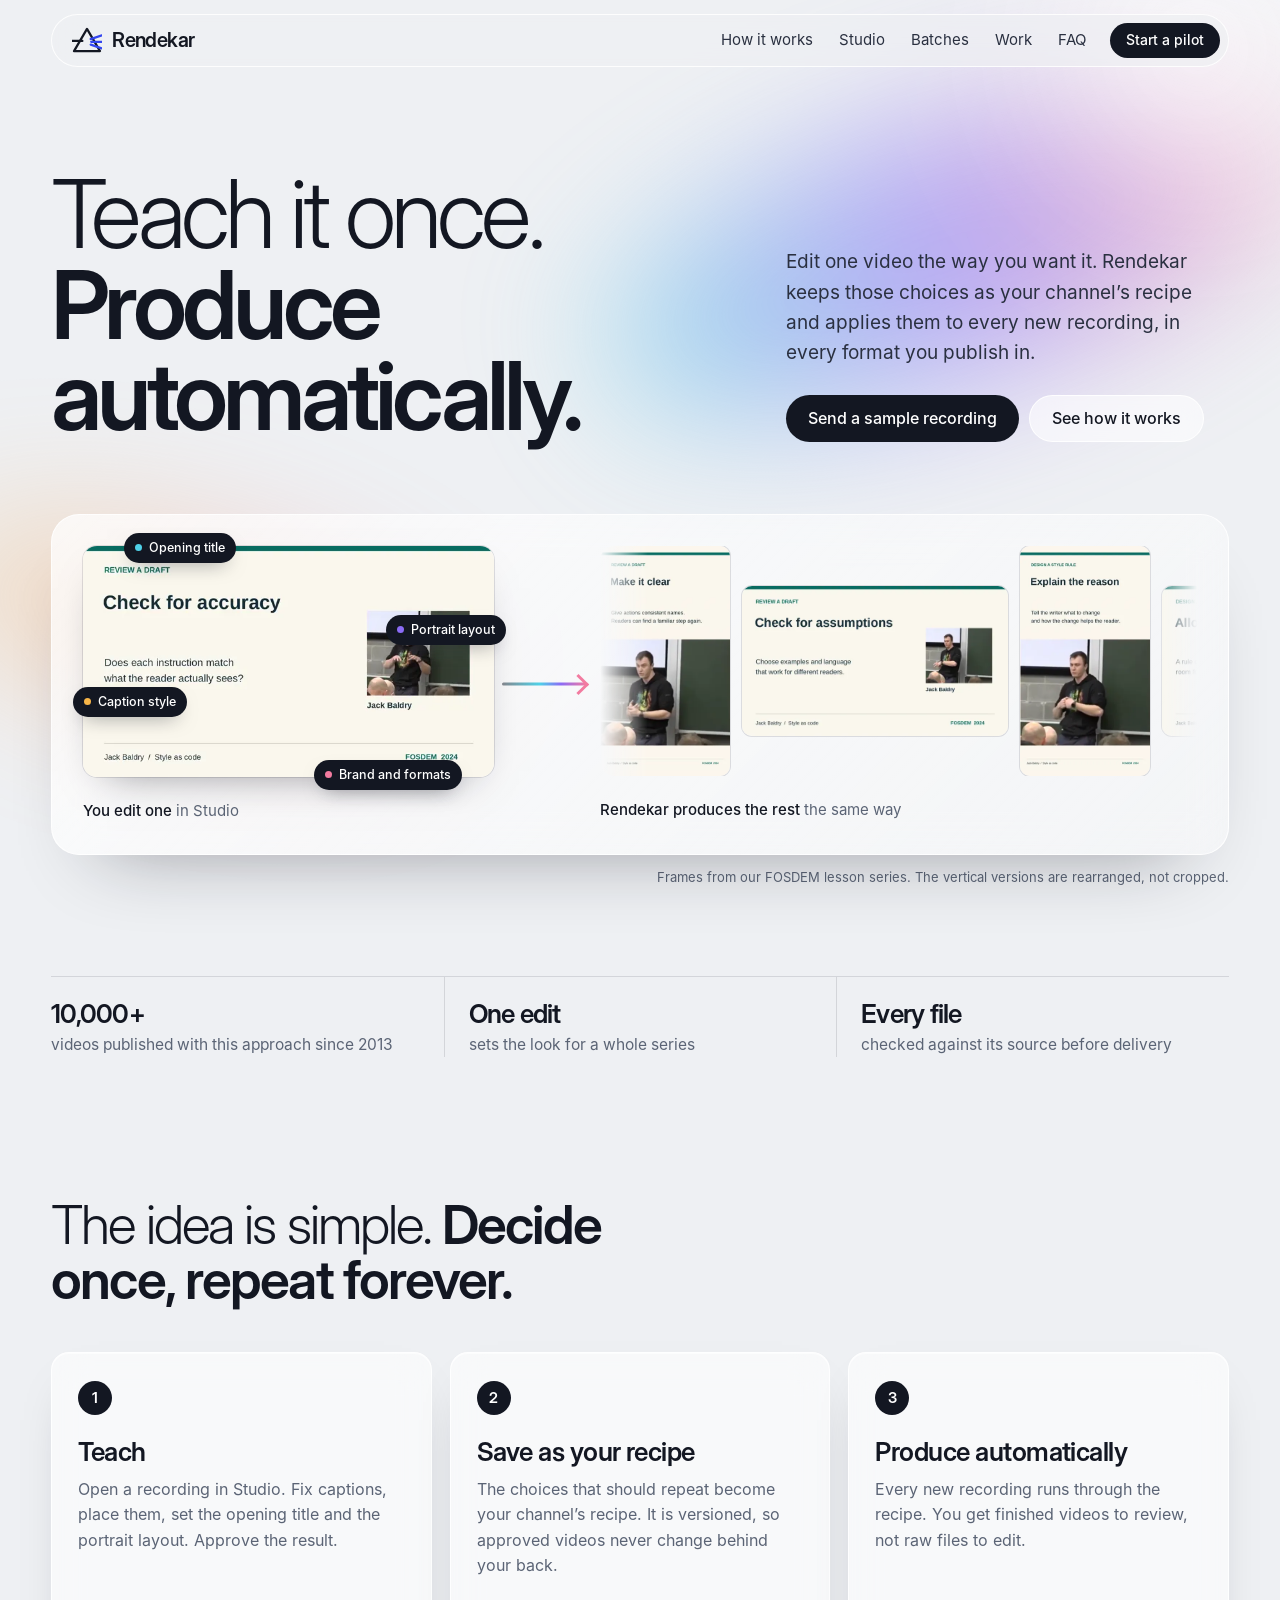
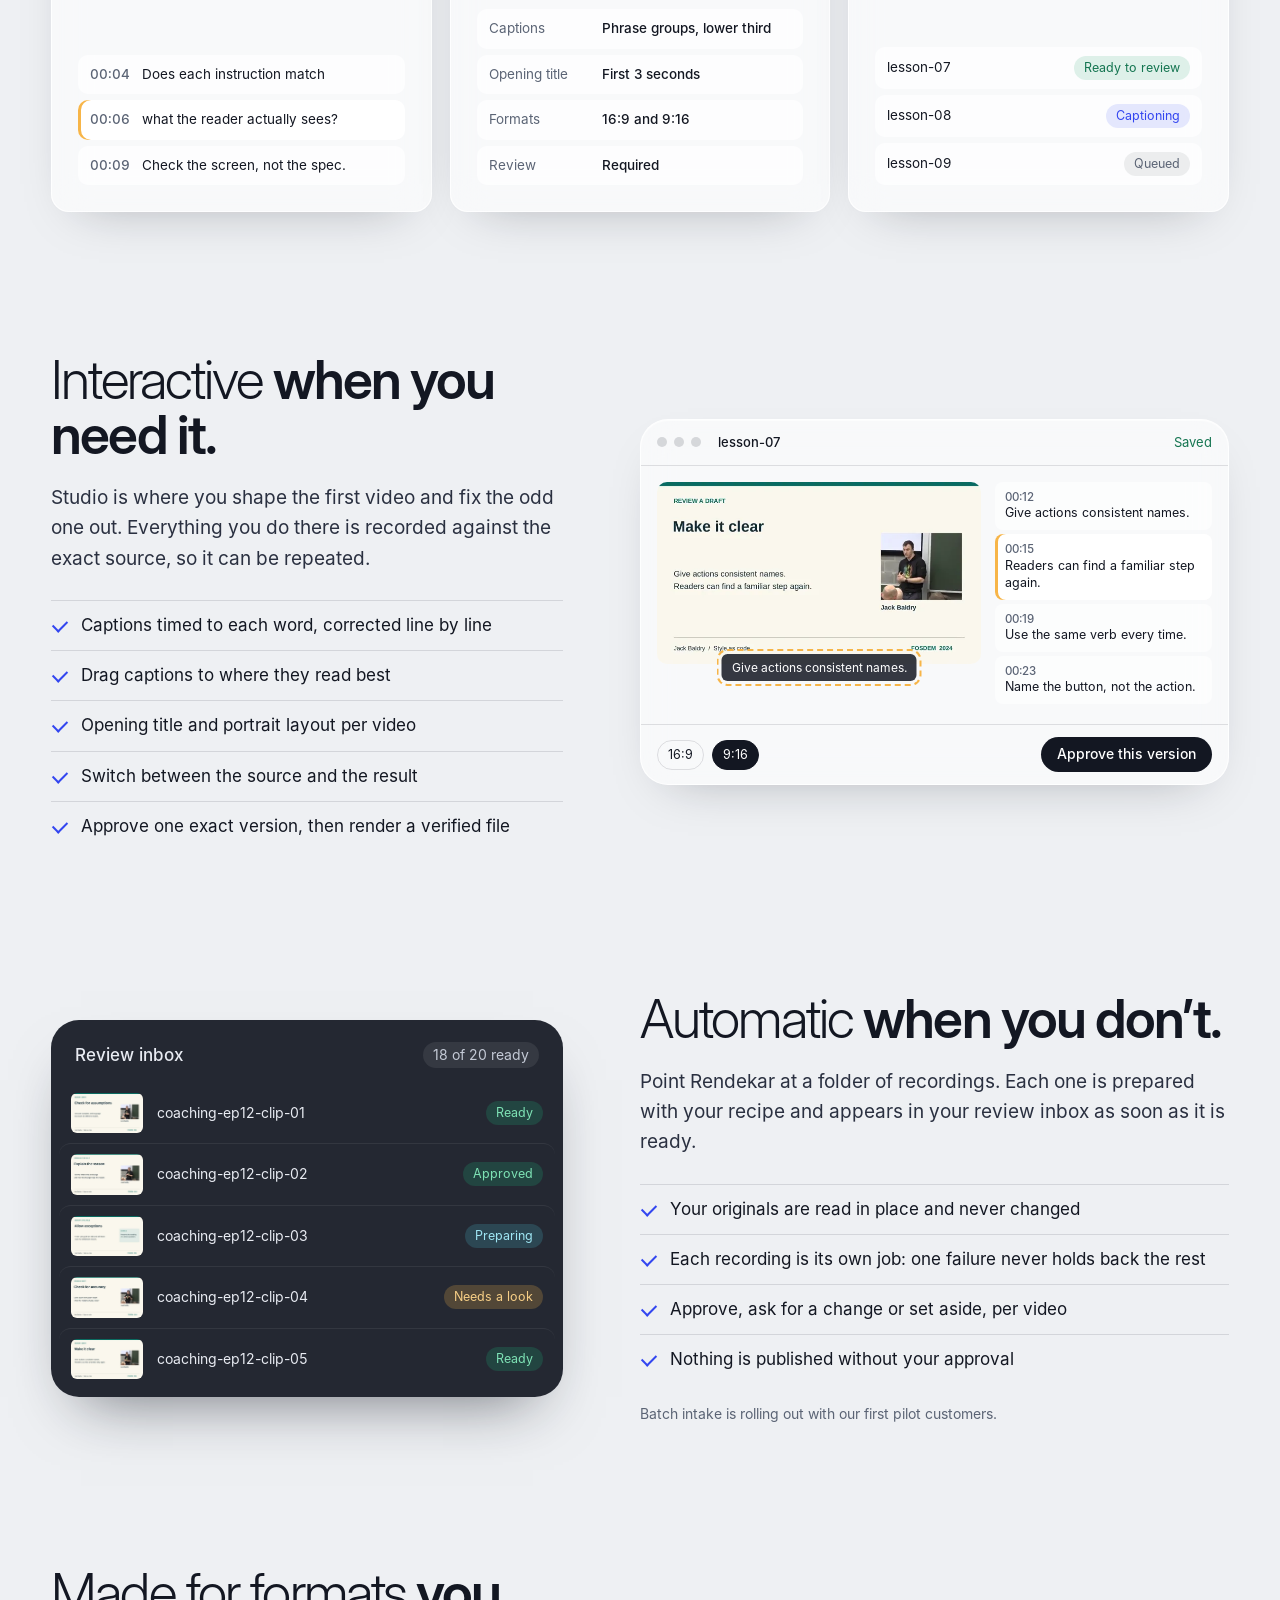
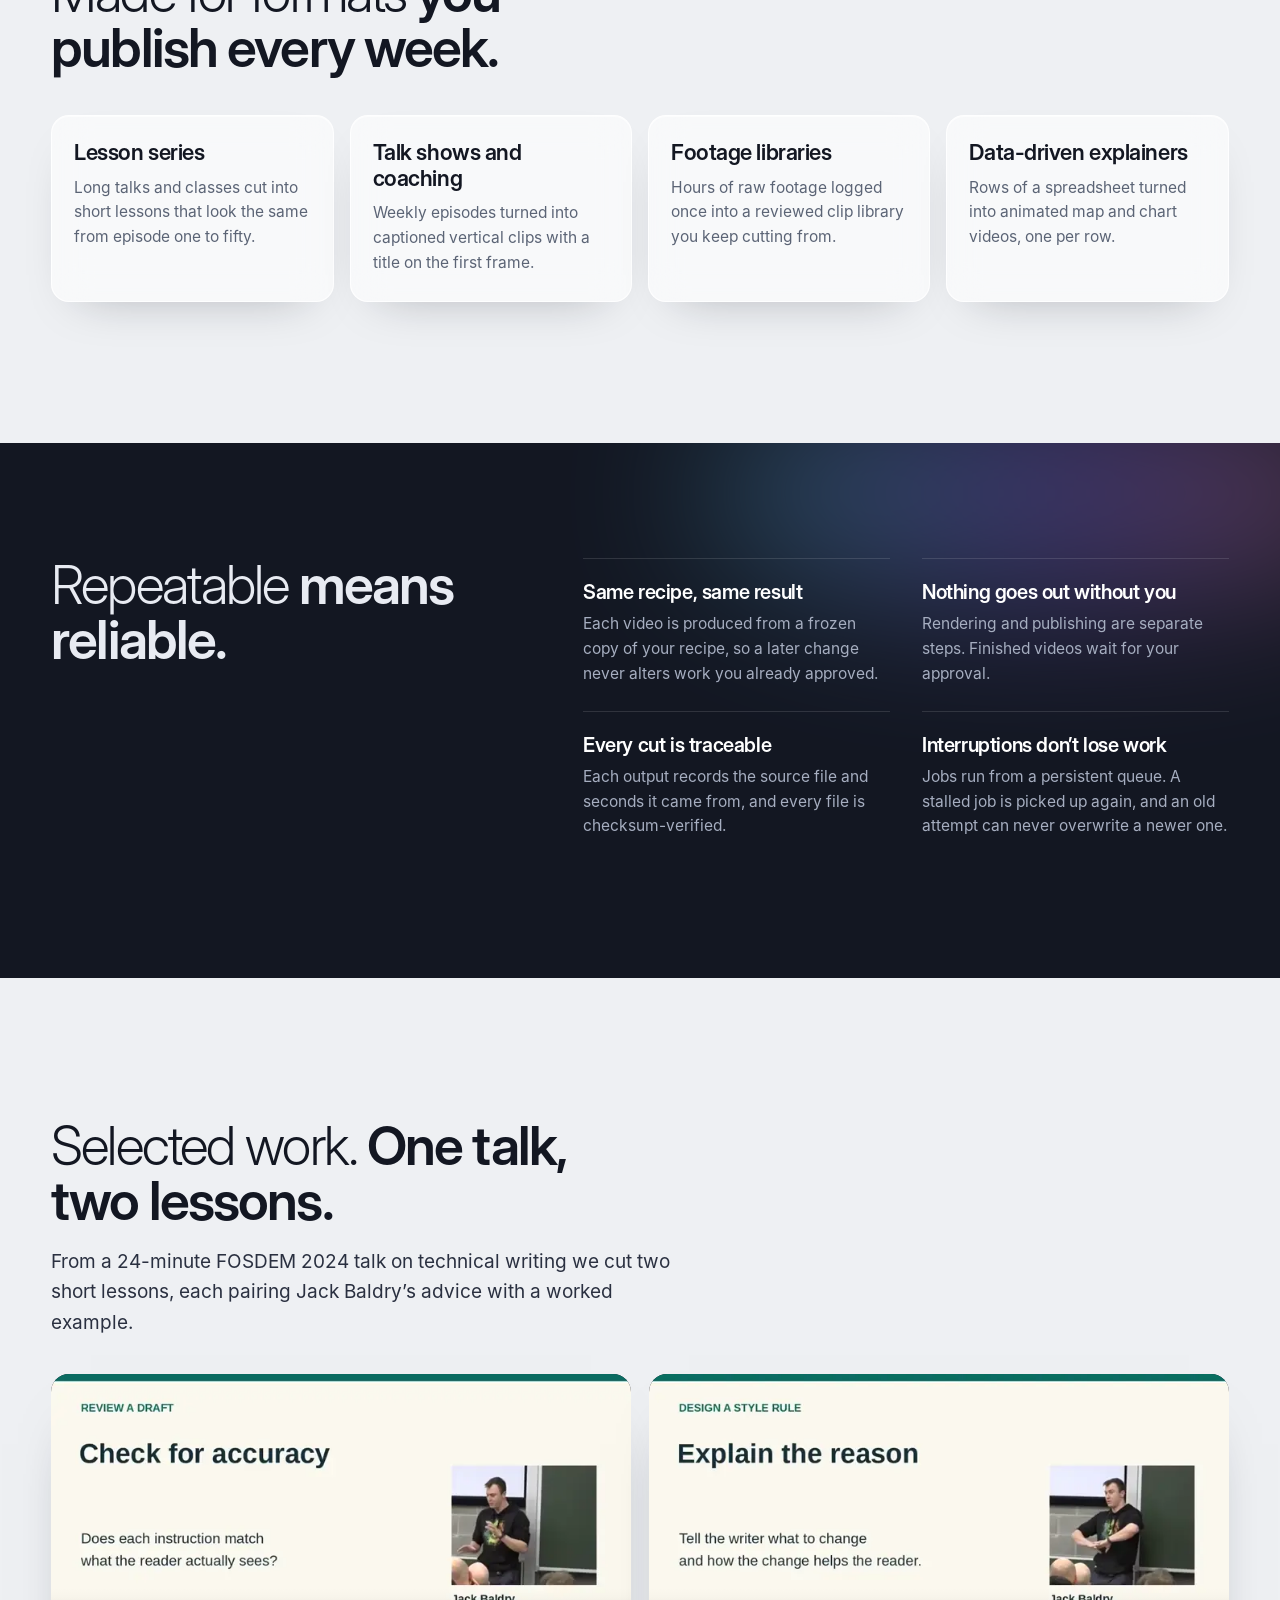
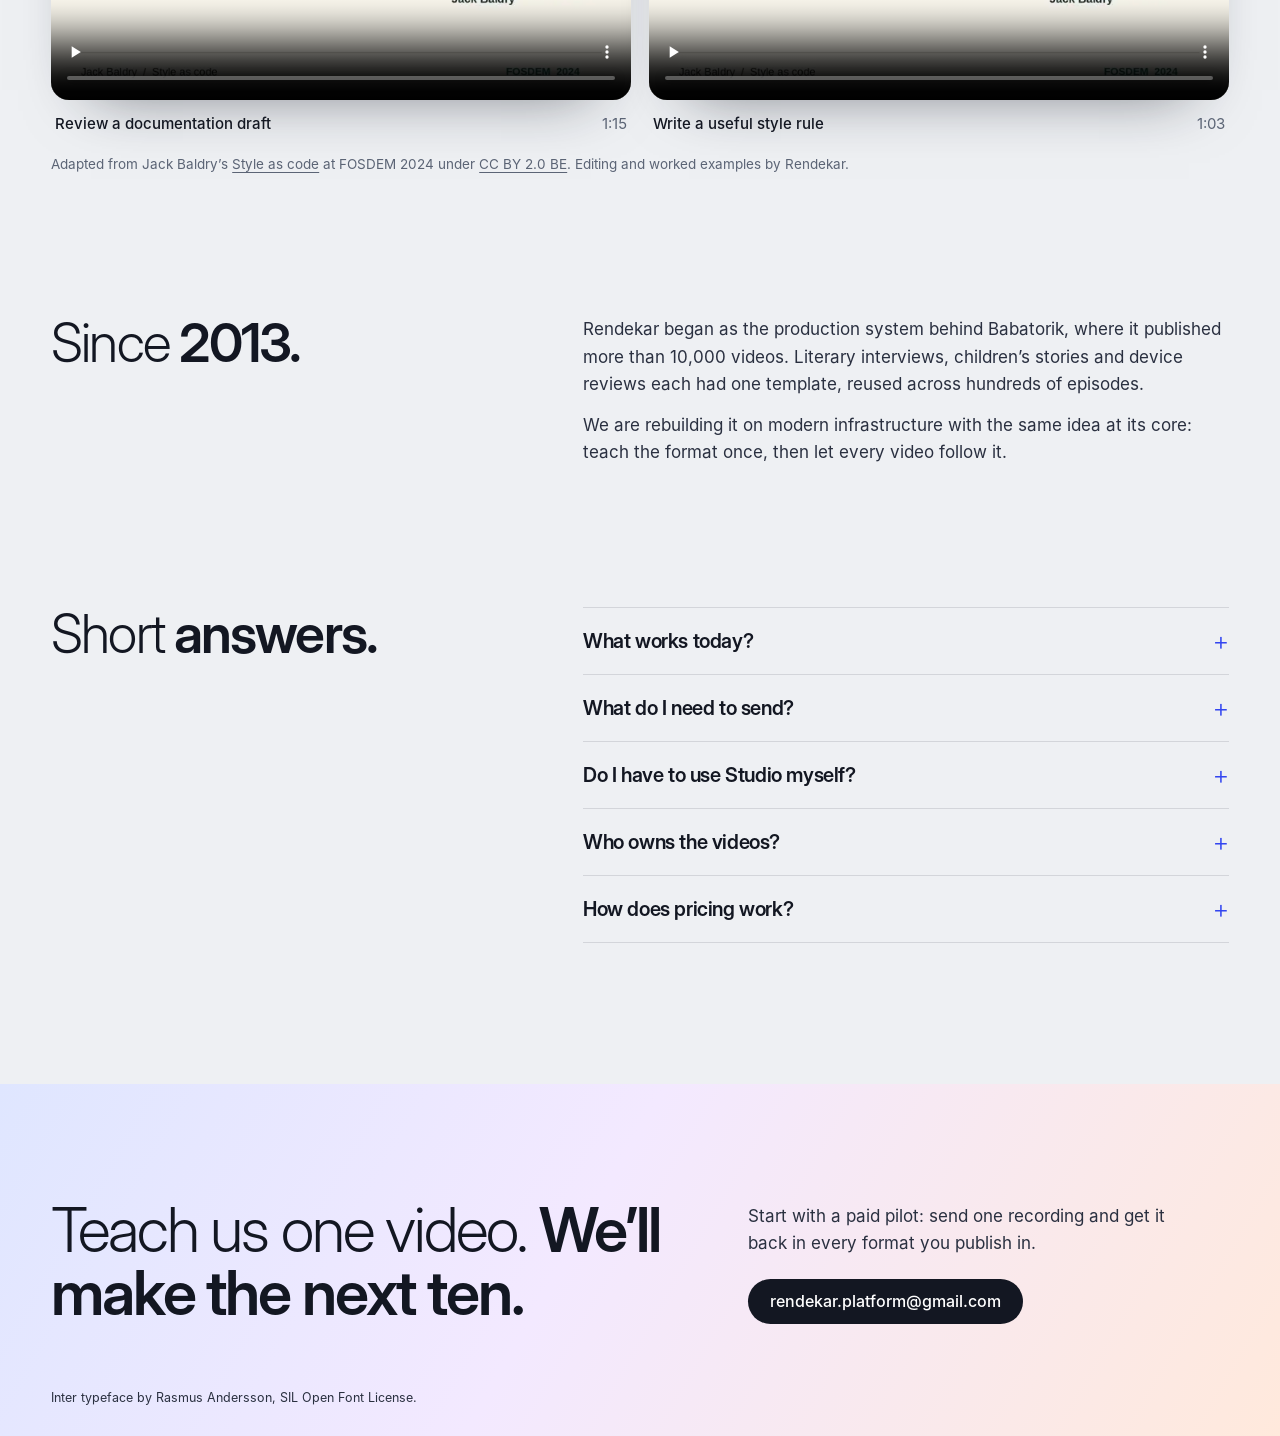
==== commit ae6f7cd9: "Rebuild the site around "Teach it once. Produce automatically." Position Rendekar as a platform that" ====
--- a/index.html
+++ b/index.html
@@ -3,213 +3,244 @@
 <head>
   <meta charset="utf-8">
   <meta name="viewport" content="width=device-width, initial-scale=1">
-  <meta name="theme-color" content="#f3f4f1">
-  <title>Rendekar — Automated video production for recurring content</title>
-  <meta name="description" content="Send your recordings once. Rendekar turns them into finished, on-brand videos in every platform format, with the same quality every time and your approval before anything goes live.">
-  <meta property="og:title" content="Rendekar — Your footage in. Every format out.">
-  <meta property="og:description" content="Automated video production for teams that publish every week. Reviewed before anything goes live.">
-  <meta property="og:image" content="media/format-16x9.webp">
+  <meta name="theme-color" content="#eef0f3">
+  <title>Rendekar — Teach it once. Produce automatically.</title>
+  <meta name="description" content="Edit one video in Rendekar Studio. Rendekar keeps those decisions as your channel’s recipe and applies them to every new recording, in every format, with your review before anything goes out.">
+  <meta property="og:title" content="Rendekar — Teach it once. Produce automatically.">
+  <meta property="og:description" content="Video production that learns your format from one edit and repeats it for every recording.">
+  <meta property="og:image" content="media/frames/wide-1.webp">
+  <link rel="preload" href="fonts/InterDisplay-SemiBold.woff" as="font" type="font/woff" crossorigin>
   <link rel="stylesheet" href="style.css">
 </head>
 <body>
   <a class="skip" href="#main">Skip to content</a>
+  <div class="leak" aria-hidden="true"><i></i><i></i><i></i></div>
 
   <header class="bar">
-    <div class="shell bar-inner">
-      <a class="brand" href="#main" aria-label="Rendekar home">
-        <span class="mark" aria-hidden="true"><i></i><i></i><i></i></span>rendekar
-      </a>
-      <nav aria-label="Main navigation">
-        <a href="#how">How it works</a>
-        <a href="#work">Work</a>
-        <a href="#reliability">Reliability</a>
-        <a href="#faq">FAQ</a>
-        <a class="btn btn-small" href="mailto:rendekar.platform@gmail.com?subject=Pilot%20request">Start a pilot</a>
-      </nav>
+    <a class="brand" href="#main" aria-label="Rendekar home">
+      <svg class="prism" viewBox="0 0 32 28" aria-hidden="true"><path d="M16 2 30 26H2Z" fill="none" stroke="currentColor" stroke-width="2.4" stroke-linejoin="round"/><path d="M0 15h11" stroke="currentColor" stroke-width="2.4" stroke-linecap="round"/><path d="m20 13 12-4M20.5 16 32 16M20 19l12 4" stroke="#3346f0" stroke-width="2.4" stroke-linecap="round"/></svg>
+      Rendekar
+    </a>
+    <nav aria-label="Main navigation">
+      <a href="#how">How it works</a>
+      <a href="#studio">Studio</a>
+      <a href="#batches">Batches</a>
+      <a href="#work">Work</a>
+      <a href="#faq">FAQ</a>
+    </nav>
+    <a class="btn btn-dark btn-small" href="mailto:rendekar.platform@gmail.com?subject=Pilot%20request">Start a pilot</a>
+  </header>
+
+  <main id="main">
+    <section class="hero" aria-labelledby="hero-title">
+      <div class="wrap hero-grid">
+        <h1 id="hero-title"><span class="thin">Teach it once.</span> <span class="bold">Produce automatically.</span></h1>
+        <div class="hero-side">
+          <p>Edit one video the way you want it. Rendekar keeps those choices as your channel’s recipe and applies them to every new recording, in every format you publish in.</p>
+          <div class="actions">
+            <a class="btn btn-dark" href="mailto:rendekar.platform@gmail.com?subject=Sample%20recording%20for%20Rendekar">Send a sample recording</a>
+            <a class="btn btn-glass" href="#how">See how it works</a>
+          </div>
+        </div>
+      </div>
+
+      <div class="wrap">
+        <div class="stage" role="img" aria-label="One edited video on the left, styled the same way across many produced videos on the right">
+          <div class="taught">
+            <div class="taught-frame">
+              <img src="media/frames/wide-1.webp" alt="" width="640" height="360">
+              <span class="pin p1">Caption style</span>
+              <span class="pin p2">Opening title</span>
+              <span class="pin p3">Portrait layout</span>
+              <span class="pin p4">Brand and formats</span>
+            </div>
+            <p class="stage-label"><strong>You edit one</strong> in Studio</p>
+          </div>
+
+          <div class="beam" aria-hidden="true"><span></span></div>
+
+          <div class="produced">
+            <div class="wall" aria-hidden="true">
+              <div class="row">
+                <div class="track">
+                  <img class="t" src="media/frames/tall-2.webp" alt="" width="360" height="640"><img class="w" src="media/frames/wide-3.webp" alt="" width="640" height="360"><img class="t" src="media/frames/tall-4.webp" alt="" width="360" height="640"><img class="w" src="media/frames/wide-5.webp" alt="" width="640" height="360"><img class="t" src="media/frames/tall-1.webp" alt="" width="360" height="640"><img class="w" src="media/frames/wide-2.webp" alt="" width="640" height="360"><img class="t" src="media/frames/tall-3.webp" alt="" width="360" height="640"><img class="w" src="media/frames/wide-4.webp" alt="" width="640" height="360">
+                  <img class="t" src="media/frames/tall-2.webp" alt="" width="360" height="640"><img class="w" src="media/frames/wide-3.webp" alt="" width="640" height="360"><img class="t" src="media/frames/tall-4.webp" alt="" width="360" height="640"><img class="w" src="media/frames/wide-5.webp" alt="" width="640" height="360"><img class="t" src="media/frames/tall-1.webp" alt="" width="360" height="640"><img class="w" src="media/frames/wide-2.webp" alt="" width="640" height="360"><img class="t" src="media/frames/tall-3.webp" alt="" width="360" height="640"><img class="w" src="media/frames/wide-4.webp" alt="" width="640" height="360">
+                </div>
+              </div>
+            </div>
+            <p class="stage-label"><strong>Rendekar produces the rest</strong> the same way</p>
+          </div>
+        </div>
+        <p class="stage-note">Frames from our FOSDEM lesson series. The vertical versions are rearranged, not cropped.</p>
+      </div>
+    </section>
+
+    <section class="facts wrap" aria-label="At a glance">
+      <p><strong>10,000+</strong> videos published with this approach since 2013</p>
+      <p><strong>One edit</strong> sets the look for a whole series</p>
+      <p><strong>Every file</strong> checked against its source before delivery</p>
+    </section>
+
+    <section id="how" class="how wrap" aria-labelledby="how-title">
+      <header class="sec-head">
+        <h2 id="how-title"><span class="thin">The idea is simple.</span> Decide once, repeat forever.</h2>
+      </header>
+      <ol class="phases">
+        <li class="glass">
+          <span class="n">1</span>
+          <h3>Teach</h3>
+          <p>Open a recording in Studio. Fix captions, place them, set the opening title and the portrait layout. Approve the result.</p>
+          <div class="mini mini-edit" aria-hidden="true">
+            <div class="line"><b>00:04</b><span>Does each instruction match</span></div>
+            <div class="line on"><b>00:06</b><span>what the reader actually sees?</span></div>
+            <div class="line"><b>00:09</b><span>Check the screen, not the spec.</span></div>
+          </div>
+        </li>
+        <li class="glass">
+          <span class="n">2</span>
+          <h3>Save as your recipe</h3>
+          <p>The choices that should repeat become your channel’s recipe. It is versioned, so approved videos never change behind your back.</p>
+          <dl class="mini mini-recipe" aria-hidden="true">
+            <div><dt>Captions</dt><dd>Phrase groups, lower third</dd></div>
+            <div><dt>Opening title</dt><dd>First 3 seconds</dd></div>
+            <div><dt>Formats</dt><dd>16:9 and 9:16</dd></div>
+            <div><dt>Review</dt><dd>Required</dd></div>
+          </dl>
+        </li>
+        <li class="glass">
+          <span class="n">3</span>
+          <h3>Produce automatically</h3>
+          <p>Every new recording runs through the recipe. You get finished videos to review, not raw files to edit.</p>
+          <ul class="mini mini-queue" aria-hidden="true">
+            <li><span>lesson-07</span><em class="ok">Ready to review</em></li>
+            <li><span>lesson-08</span><em class="run">Captioning</em></li>
+            <li><span>lesson-09</span><em>Queued</em></li>
+          </ul>
+        </li>
+      </ol>
+    </section>
+
+    <section id="studio" class="split wrap" aria-labelledby="studio-title">
+      <div class="split-copy">
+        <h2 id="studio-title"><span class="thin">Interactive</span> when you need it.</h2>
+        <p class="lead">Studio is where you shape the first video and fix the odd one out. Everything you do there is recorded against the exact source, so it can be repeated.</p>
+        <ul class="ticks">
+          <li>Captions timed to each word, corrected line by line</li>
+          <li>Drag captions to where they read best</li>
+          <li>Opening title and portrait layout per video</li>
+          <li>Switch between the source and the result</li>
+          <li>Approve one exact version, then render a verified file</li>
+        </ul>
+      </div>
+      <div class="studio glass" aria-hidden="true">
+        <div class="studio-top"><i></i><i></i><i></i><span>lesson-07</span><em>Saved</em></div>
+        <div class="studio-body">
+          <div class="studio-player">
+            <img src="media/frames/wide-2.webp" alt="" width="640" height="360">
+            <span class="cap">Give actions consistent names.</span>
+          </div>
+          <ul class="studio-cues">
+            <li><b>00:12</b>Give actions consistent names.</li>
+            <li class="on"><b>00:15</b>Readers can find a familiar step again.</li>
+            <li><b>00:19</b>Use the same verb every time.</li>
+            <li><b>00:23</b>Name the button, not the action.</li>
+          </ul>
+        </div>
+        <div class="studio-foot"><span class="chip">16:9</span><span class="chip on">9:16</span><span class="grow"></span><span class="btn btn-small btn-dark">Approve this version</span></div>
+      </div>
+    </section>
+
+    <section id="batches" class="split split-rev wrap" aria-labelledby="batch-title">
+      <div class="split-copy">
+        <h2 id="batch-title"><span class="thin">Automatic</span> when you don’t.</h2>
+        <p class="lead">Point Rendekar at a folder of recordings. Each one is prepared with your recipe and appears in your review inbox as soon as it is ready.</p>
+        <ul class="ticks">
+          <li>Your originals are read in place and never changed</li>
+          <li>Each recording is its own job: one failure never holds back the rest</li>
+          <li>Approve, ask for a change or set aside, per video</li>
+          <li>Nothing is published without your approval</li>
+        </ul>
+        <p class="status-note">Batch intake is rolling out with our first pilot customers.</p>
+      </div>
+      <div class="inbox glass-dark" aria-hidden="true">
+        <div class="inbox-head"><span>Review inbox</span><em>18 of 20 ready</em></div>
+        <ul>
+          <li><span class="thumb" style="background-image:url(media/frames/wide-3.webp)"></span><span class="name">coaching-ep12-clip-01</span><em class="ok">Ready</em></li>
+          <li><span class="thumb" style="background-image:url(media/frames/wide-4.webp)"></span><span class="name">coaching-ep12-clip-02</span><em class="ok">Approved</em></li>
+          <li><span class="thumb" style="background-image:url(media/frames/wide-5.webp)"></span><span class="name">coaching-ep12-clip-03</span><em class="run">Preparing</em></li>
+          <li><span class="thumb" style="background-image:url(media/frames/wide-1.webp)"></span><span class="name">coaching-ep12-clip-04</span><em class="warn">Needs a look</em></li>
+          <li><span class="thumb" style="background-image:url(media/frames/wide-2.webp)"></span><span class="name">coaching-ep12-clip-05</span><em class="ok">Ready</em></li>
+        </ul>
+      </div>
+    </section>
+
+    <section class="uses wrap" aria-labelledby="uses-title">
+      <h2 id="uses-title"><span class="thin">Made for formats</span> you publish every week.</h2>
+      <div class="uses-grid">
+        <article class="glass"><h3>Lesson series</h3><p>Long talks and classes cut into short lessons that look the same from episode one to fifty.</p></article>
+        <article class="glass"><h3>Talk shows and coaching</h3><p>Weekly episodes turned into captioned vertical clips with a title on the first frame.</p></article>
+        <article class="glass"><h3>Footage libraries</h3><p>Hours of raw footage logged once into a reviewed clip library you keep cutting from.</p></article>
+        <article class="glass"><h3>Data-driven explainers</h3><p>Rows of a spreadsheet turned into animated map and chart videos, one per row.</p></article>
+      </div>
+    </section>
+
+    <section id="reliability" class="rel" aria-labelledby="rel-title">
+      <div class="wrap rel-grid">
+        <h2 id="rel-title"><span class="thin">Repeatable</span> means reliable.</h2>
+        <ul>
+          <li><h3>Same recipe, same result</h3><p>Each video is produced from a frozen copy of your recipe, so a later change never alters work you already approved.</p></li>
+          <li><h3>Nothing goes out without you</h3><p>Rendering and publishing are separate steps. Finished videos wait for your approval.</p></li>
+          <li><h3>Every cut is traceable</h3><p>Each output records the source file and seconds it came from, and every file is checksum-verified.</p></li>
+          <li><h3>Interruptions don’t lose work</h3><p>Jobs run from a persistent queue. A stalled job is picked up again, and an old attempt can never overwrite a newer one.</p></li>
+        </ul>
+      </div>
+    </section>
+
+    <section id="work" class="work wrap" aria-labelledby="work-title">
+      <h2 id="work-title"><span class="thin">Selected work.</span> One talk, two lessons.</h2>
+      <p class="lead">From a 24-minute FOSDEM 2024 talk on technical writing we cut two short lessons, each pairing Jack Baldry’s advice with a worked example.</p>
+      <div class="videos">
+        <figure>
+          <video controls playsinline preload="none" poster="media/Review-a-documentation-draft.webp" src="media/Review-a-documentation-draft.mp4" aria-label="Review a documentation draft"></video>
+          <figcaption><strong>Review a documentation draft</strong><span>1:15</span></figcaption>
+        </figure>
+        <figure>
+          <video controls playsinline preload="none" poster="media/Write-a-useful-style-rule.webp" src="media/Write-a-useful-style-rule.mp4" aria-label="Write a useful style rule"></video>
+          <figcaption><strong>Write a useful style rule</strong><span>1:03</span></figcaption>
+        </figure>
+      </div>
+      <p class="credits">Adapted from Jack Baldry’s <a href="https://archive.fosdem.org/2024/schedule/track/tool-the-docs/">Style as code</a> at FOSDEM 2024 under <a href="https://creativecommons.org/licenses/by/2.0/be/">CC BY 2.0 BE</a>. Editing and worked examples by Rendekar.</p>
+    </section>
+
+    <section class="since wrap" aria-labelledby="since-title">
+      <h2 id="since-title"><span class="thin">Since</span> 2013.</h2>
+      <div>
+        <p>Rendekar began as the production system behind Babatorik, where it published more than 10,000 videos. Literary interviews, children’s stories and device reviews each had one template, reused across hundreds of episodes.</p>
+        <p>We are rebuilding it on modern infrastructure with the same idea at its core: teach the format once, then let every video follow it.</p>
+      </div>
+    </section>
+
+    <section id="faq" class="faq wrap" aria-labelledby="faq-title">
+      <h2 id="faq-title"><span class="thin">Short</span> answers.</h2>
+      <div class="faq-list">
+        <details><summary>What works today?</summary><p>Studio editing and review, word-timed captions, opening titles, portrait layouts, approval of exact versions and verified rendering. Batch intake from a folder is rolling out with pilot customers. Direct posting to your social accounts is on the roadmap.</p></details>
+        <details><summary>What do I need to send?</summary><p>A few recordings, your logo and fonts if you have them, and an example of a video you like. We set up the recipe with you on the first one.</p></details>
+        <details><summary>Do I have to use Studio myself?</summary><p>No. We can run Studio for you as a service: you send recordings and review finished videos.</p></details>
+        <details><summary>Who owns the videos?</summary><p>Your footage and the finished videos stay yours. We only read your source files and never change them.</p></details>
+        <details><summary>How does pricing work?</summary><p>We start with a small paid pilot so you can judge the result. After that, pricing is per video or monthly, based on volume.</p></details>
+      </div>
+    </section>
+  </main>
+
+  <footer class="end">
+    <div class="wrap end-grid">
+      <h2><span class="thin">Teach us one video.</span> We’ll make the next ten.</h2>
+      <div>
+        <p>Start with a paid pilot: send one recording and get it back in every format you publish in.</p>
+        <a class="btn btn-dark" href="mailto:rendekar.platform@gmail.com?subject=Pilot%20request">rendekar.platform@gmail.com</a>
+      </div>
     </div>
-  </header>
-
-  <main id="main">
-    <section class="hero shell" aria-labelledby="hero-title">
-      <div class="hero-copy">
-        <h1 id="hero-title"><span>Your footage in.</span> <span>Every format out.</span> <span>Same quality every time.</span></h1>
-        <p class="lede">Rendekar turns raw recordings into finished, on-brand videos for YouTube, Reels, TikTok and your website, through a repeatable production pipeline. Every cut traces back to its source, and nothing is published until you approve it.</p>
-        <div class="actions">
-          <a class="btn" href="mailto:rendekar.platform@gmail.com?subject=Sample%20clip%20for%20Rendekar">Send a sample clip</a>
-          <a class="link" href="#how">See how it works</a>
-        </div>
-      </div>
-
-      <div class="trio" role="group" aria-label="One recording delivered in three platform formats">
-        <figure class="frame f-wide">
-          <div class="pic"><img src="media/format-16x9.webp" alt="Lesson slide with the speaker inset, in landscape format" width="960" height="540"></div>
-          <figcaption><b>16:9</b> YouTube, website</figcaption>
-        </figure>
-        <figure class="frame f-tall">
-          <div class="pic"><img src="media/format-9x16.webp" alt="The same lesson rearranged vertically: slide text on top, speaker below" width="540" height="960"></div>
-          <figcaption><b>9:16</b> Reels, Shorts, TikTok</figcaption>
-        </figure>
-        <figure class="frame f-square">
-          <div class="pic"><img src="media/format-1x1.webp" alt="The same lesson as a square: speaker with the slide title underneath" width="540" height="540"></div>
-          <figcaption><b>1:1</b> Feed posts</figcaption>
-        </figure>
-        <p class="trio-note">One recording, three deliveries. Each format is rearranged for its screen, not just cropped.</p>
-      </div>
-    </section>
-
-    <section class="proof shell" aria-label="At a glance">
-      <p><strong>10,000+</strong> videos published with our workflow since 2013</p>
-      <p><strong>One upload,</strong> every platform format you need</p>
-      <p><strong>Every file checked</strong> against its source before delivery</p>
-    </section>
-
-    <section class="problem shell" aria-labelledby="problem-title">
-      <h2 id="problem-title">Manual editing doesn’t scale with your schedule.</h2>
-      <p>Episode twelve looks a little different from episode one. Every vertical version is recut by hand. One sick editor and the week’s uploads slip. We replace that with a production line you set up once and reuse for every video.</p>
-    </section>
-
-    <section id="how" class="how" aria-labelledby="how-title">
-      <div class="shell">
-        <h2 id="how-title">How it works</h2>
-        <ol class="steps">
-          <li>
-            <span class="n" aria-hidden="true">1</span>
-            <h3>Bring your footage</h3>
-            <p>Upload recordings or share a Drive or Dropbox folder. We read your originals and never change them.</p>
-          </li>
-          <li>
-            <span class="n" aria-hidden="true">2</span>
-            <h3>Set your look once</h3>
-            <p>Logo, caption style, intro and outro, and the formats you publish in. This becomes your channel template.</p>
-          </li>
-          <li>
-            <span class="n" aria-hidden="true">3</span>
-            <h3>We produce</h3>
-            <p>Trimming, reframing, captions, branding and every output format, rendered the same way for every video.</p>
-          </li>
-          <li class="is-review">
-            <span class="n" aria-hidden="true">4</span>
-            <h3>You approve, we deliver</h3>
-            <p>Watch each version, ask for changes or approve. Approved files are delivered named and sized for each platform.</p>
-          </li>
-        </ol>
-      </div>
-    </section>
-
-    <section class="uses shell" aria-labelledby="uses-title">
-      <h2 id="uses-title">Built for video you publish again and again</h2>
-      <dl>
-        <div>
-          <dt>Courses and lesson series</dt>
-          <dd>Long talks and classes cut into short lessons with a consistent look from the first episode to the fiftieth.</dd>
-        </div>
-        <div>
-          <dt>Podcast and interview clips</dt>
-          <dd>One recording becomes a full episode plus vertical clips with captions, ready for every channel.</dd>
-        </div>
-        <div>
-          <dt>Footage libraries</dt>
-          <dd>Hours of raw footage logged once into a searchable, reviewed clip library you can keep cutting from.</dd>
-        </div>
-        <div>
-          <dt>Product and inventory videos</dt>
-          <dd>A folder of photos and clips per item turned into the same branded video, in every format, item after item.</dd>
-        </div>
-      </dl>
-    </section>
-
-    <section id="reliability" class="reliability" aria-labelledby="rel-title">
-      <div class="shell">
-        <h2 id="rel-title">Built to be reliable</h2>
-        <p class="rel-intro">Consistency isn’t an editor having a good day. It is designed into how every job runs.</p>
-        <ul class="claims">
-          <li>
-            <h3>Same input, same result</h3>
-            <p>Each video is produced from a frozen copy of your template and settings, so a later change never alters work you have already approved.</p>
-          </li>
-          <li>
-            <h3>Nothing goes live without you</h3>
-            <p>Rendering and publishing are separate steps. A finished video waits for your approval.</p>
-          </li>
-          <li>
-            <h3>Every cut is traceable</h3>
-            <p>Each output records which source file and which seconds it came from, and every file is checksum-verified.</p>
-          </li>
-          <li>
-            <h3>Interruptions don’t lose work</h3>
-            <p>Jobs run from a persistent queue. If a machine stops mid-job, the job is picked up again and an old attempt can never overwrite a newer one.</p>
-          </li>
-        </ul>
-      </div>
-    </section>
-
-    <section id="work" class="work shell" aria-labelledby="work-title">
-      <h2 id="work-title">Selected work</h2>
-      <article class="case">
-        <div class="case-copy">
-          <h3>One conference talk, two lessons</h3>
-          <p>From a 24-minute FOSDEM 2024 talk on technical writing, we cut two short lessons. Each pairs Jack Baldry’s advice with a worked example a writer can try.</p>
-          <dl class="facts">
-            <div><dt>Input</dt><dd>24 min talk recording</dd></div>
-            <div><dt>Output</dt><dd>2 lessons, 1:15 and 1:03</dd></div>
-            <div><dt>Editor’s call</dt><dd>Which passages to keep and the worked examples</dd></div>
-          </dl>
-        </div>
-        <div class="screen">
-          <video aria-label="Review a documentation draft" controls playsinline preload="none" poster="media/Review-a-documentation-draft.webp" src="media/Review-a-documentation-draft.mp4"></video>
-          <p class="caption"><strong>Review a documentation draft</strong><span>1:15</span></p>
-        </div>
-      </article>
-      <details>
-        <summary>Watch the second lesson <span>Write a useful style rule · 1:03</span></summary>
-        <video aria-label="Write a useful style rule" controls playsinline preload="none" poster="media/Write-a-useful-style-rule.webp" src="media/Write-a-useful-style-rule.mp4"></video>
-      </details>
-      <p class="credits">Adapted from Jack Baldry’s <a href="https://archive.fosdem.org/2024/schedule/track/tool-the-docs/">Style as code</a> at FOSDEM 2024 under <a href="https://creativecommons.org/licenses/by/2.0/be/">CC BY 2.0 BE</a>. Editing and worked examples by Rendekar.</p>
-    </section>
-
-    <section class="background shell" aria-labelledby="bg-title">
-      <h2 id="bg-title">Since 2013</h2>
-      <div>
-        <p>Rendekar began as the production system behind Babatorik, where it published more than 10,000 videos. Between 2013 and 2015 we built templates for literary interviews, children’s stories and device reviews, each one reused across hundreds of episodes.</p>
-        <p>Today we are rebuilding that system on modern infrastructure, with the same idea at its core: decide the format once, then let every video follow it.</p>
-      </div>
-    </section>
-
-    <section id="faq" class="faq shell" aria-labelledby="faq-title">
-      <h2 id="faq-title">Questions</h2>
-      <div class="faq-list">
-        <details>
-          <summary>What do I need to send?</summary>
-          <p>Your recordings, your logo and fonts if you have them, and an example of a video you like. We set up the template from that.</p>
-        </details>
-        <details>
-          <summary>Do you post to my channels?</summary>
-          <p>Today we deliver finished files, named and sized for each platform. Direct posting to your accounts is on our roadmap.</p>
-        </details>
-        <details>
-          <summary>How long does it take?</summary>
-          <p>We agree a turnaround with you before the pilot starts. Once your template is set, new videos follow the same path every time.</p>
-        </details>
-        <details>
-          <summary>Who owns the videos?</summary>
-          <p>Your footage and the finished videos stay yours. We only read your source files and never change them.</p>
-        </details>
-        <details>
-          <summary>How does pricing work?</summary>
-          <p>We start with a small paid pilot so you can judge the result. After that, pricing is per video or monthly, based on volume.</p>
-        </details>
-      </div>
-    </section>
-  </main>
-
-  <footer class="end">
-    <div class="shell end-inner">
-      <div>
-        <h2>Start with a paid pilot.</h2>
-        <p>Send one recording. Get it back in every format you publish in.</p>
-      </div>
-      <a class="btn btn-light" href="mailto:rendekar.platform@gmail.com?subject=Pilot%20request">rendekar.platform@gmail.com</a>
-    </div>
+    <p class="wrap fine">Inter typeface by Rasmus Andersson, SIL Open Font License.</p>
   </footer>
 </body>
 </html>
--- a/style.css
+++ b/style.css
@@ -1,174 +1,241 @@
+@font-face { font-family: "Inter Display"; src: url(fonts/InterDisplay-Light.woff) format("woff"); font-weight: 300; font-display: swap; }
+@font-face { font-family: "Inter Display"; src: url(fonts/InterDisplay-SemiBold.woff) format("woff"); font-weight: 600; font-display: swap; }
+@font-face { font-family: "Inter"; src: url(fonts/Inter-Regular.woff) format("woff"); font-weight: 400; font-display: swap; }
+@font-face { font-family: "Inter"; src: url(fonts/Inter-Medium.woff) format("woff"); font-weight: 500; font-display: swap; }
+
 :root {
-  --paper: #f3f4f1;
-  --paper-2: #e7e9e4;
-  --ink: #15171c;
-  --muted: #535a68;
-  --line: #c6cad1;
-  --cobalt: #2d46e6;
-  --cobalt-dark: #1f33b8;
-  --tally: #e8a317;
-  --sans: ui-sans-serif, system-ui, -apple-system, "Segoe UI", "Helvetica Neue", Helvetica, Arial, sans-serif;
+  --fog: #eef0f3;
+  --ink: #131722;
+  --muted: #5b6475;
+  --line: rgba(19, 23, 34, .12);
+  --cobalt: #3346f0;
+  --cyan: #4fd1e8;
+  --violet: #8b6cf6;
+  --amber: #f7b548;
+  --rose: #f27ba0;
+  --glass: rgba(255, 255, 255, .58);
+  --glass-edge: rgba(255, 255, 255, .85);
+  --display: "Inter Display", "Inter", ui-sans-serif, system-ui, sans-serif;
+  --text: "Inter", ui-sans-serif, system-ui, -apple-system, "Segoe UI", sans-serif;
+  --r-lg: 28px;
+  --r-md: 18px;
 }
 
 * { box-sizing: border-box; }
 html { scroll-behavior: smooth; }
-body { margin: 0; background: var(--paper); color: var(--ink); font: 17px/1.6 var(--sans); -webkit-font-smoothing: antialiased; }
-h1, h2, h3, p, dl, dd, ol, ul, figure { margin: 0; }
+body { margin: 0; background: var(--fog); color: var(--ink); font: 400 17px/1.6 var(--text); -webkit-font-smoothing: antialiased; overflow-x: hidden; }
+h1, h2, h3, p, figure, dl, dd, ol, ul { margin: 0; }
 ol, ul { padding: 0; list-style: none; }
 img, video { display: block; max-width: 100%; }
-a { color: inherit; text-underline-offset: .22em; }
-:focus-visible { outline: 3px solid var(--cobalt); outline-offset: 3px; }
-
-.shell { width: min(92%, 1200px); margin-inline: auto; }
-.skip { position: absolute; top: -9em; left: 1em; padding: .6em 1em; background: #fff; z-index: 10; }
-.skip:focus { top: .5em; }
-
-h1, h2, h3 { font-weight: 700; line-height: 1.05; letter-spacing: -.035em; }
-h2 { font-size: clamp(30px, 3.6vw, 46px); max-width: 22ch; }
-h3 { font-size: 20px; letter-spacing: -.02em; line-height: 1.2; }
-
-/* Buttons and links */
-.btn { display: inline-block; padding: 13px 22px; background: var(--cobalt); color: #fff; font-weight: 650; text-decoration: none; border-radius: 6px; }
-.btn:hover { background: var(--cobalt-dark); }
-.btn-small { padding: 8px 14px; font-size: 15px; }
-.btn-light { background: var(--paper); color: var(--ink); }
-.btn-light:hover { background: #fff; }
-.link { font-weight: 650; }
-
-/* Top bar */
-.bar { border-bottom: 1px solid var(--line); background: var(--paper); position: sticky; top: 0; z-index: 5; }
-.bar-inner { display: flex; align-items: center; justify-content: space-between; min-height: 68px; gap: 16px; }
-.brand { display: flex; align-items: center; gap: 10px; font-size: 24px; font-weight: 800; letter-spacing: -.06em; text-decoration: none; }
-.mark { display: flex; align-items: flex-end; gap: 3px; height: 22px; }
-.mark i { display: block; border: 2.5px solid var(--ink); border-radius: 2px; }
-.mark i:nth-child(1) { width: 20px; height: 12px; }
-.mark i:nth-child(2) { width: 9px; height: 16px; border-color: var(--cobalt); }
-.mark i:nth-child(3) { width: 12px; height: 12px; }
-nav { display: flex; align-items: center; gap: clamp(14px, 2.2vw, 30px); font-size: 15px; font-weight: 550; }
-nav a:not(.btn) { text-decoration: none; }
-nav a:not(.btn):hover { text-decoration: underline; }
+img { height: auto; }
+a { color: inherit; text-underline-offset: .2em; }
+:focus-visible { outline: 3px solid var(--cobalt); outline-offset: 3px; border-radius: 6px; }
+.skip { position: absolute; left: 1rem; top: -9rem; z-index: 20; padding: .6rem 1rem; background: #fff; }
+.skip:focus { top: 1rem; }
+.wrap { width: min(92%, 1240px); margin-inline: auto; }
+
+/* Prism light leaks behind the page top */
+.leak { position: absolute; inset: 0 0 auto 0; height: 1100px; pointer-events: none; overflow: hidden; z-index: 0; }
+.leak i { position: absolute; border-radius: 50%; filter: blur(70px); opacity: .55; }
+.leak i:nth-child(1) { width: 720px; height: 260px; left: 46%; top: 120px; transform: rotate(-18deg); background: linear-gradient(90deg, var(--cyan), var(--violet), var(--rose)); }
+.leak i:nth-child(2) { width: 520px; height: 180px; left: -6%; top: 540px; transform: rotate(14deg); background: linear-gradient(90deg, var(--amber), var(--rose)); opacity: .35; }
+.leak i:nth-child(3) { width: 420px; height: 420px; right: -10%; top: -160px; background: radial-gradient(circle, #fff, transparent 70%); opacity: .9; }
+main, .bar, .end { position: relative; z-index: 1; }
+
+/* Type */
+h1, h2, h3 { font-family: var(--display); font-weight: 600; letter-spacing: -.035em; line-height: 1.02; }
+.thin { font-weight: 300; }
+h1 { font-size: clamp(48px, 7.4vw, 112px); letter-spacing: -.05em; line-height: .96; }
+h1 span { display: block; }
+h2 { font-size: clamp(34px, 4.2vw, 58px); max-width: 18ch; }
+h3 { font-size: 22px; letter-spacing: -.02em; line-height: 1.15; }
+.lead { font-size: 19px; color: #2a3040; max-width: 52ch; }
+
+/* Buttons */
+.btn { display: inline-flex; align-items: center; justify-content: center; padding: 13px 22px; border-radius: 999px; font: 500 16px/1.2 var(--text); text-decoration: none; white-space: nowrap; border: 0; }
+.btn-dark { background: var(--ink); color: #fff; }
+.btn-dark:hover { background: var(--cobalt); }
+.btn-glass { background: var(--glass); border: 1px solid var(--glass-edge); backdrop-filter: blur(14px); -webkit-backdrop-filter: blur(14px); }
+.btn-glass:hover { background: #fff; }
+.btn-small { padding: 9px 16px; font-size: 14px; }
+
+/* Glass surfaces */
+.glass { background: var(--glass); border: 1px solid var(--glass-edge); border-radius: var(--r-md); backdrop-filter: blur(18px) saturate(1.2); -webkit-backdrop-filter: blur(18px) saturate(1.2); box-shadow: 0 1px 0 rgba(255,255,255,.6) inset, 0 20px 50px -30px rgba(19,23,34,.35); }
+.glass-dark { background: rgba(19, 23, 34, .92); color: #e8ebf2; border-radius: var(--r-md); box-shadow: 0 30px 60px -30px rgba(19,23,34,.6); }
+
+/* Top bar: floating pill */
+.bar { position: sticky; top: 14px; z-index: 10; width: min(92%, 1240px); margin: 14px auto 0; display: flex; align-items: center; gap: 24px; padding: 8px 8px 8px 20px; border-radius: 999px; background: rgba(238, 240, 243, .7); border: 1px solid var(--glass-edge); backdrop-filter: blur(16px); -webkit-backdrop-filter: blur(16px); }
+.brand { display: flex; align-items: center; gap: 10px; font: 600 20px/1 var(--display); letter-spacing: -.03em; text-decoration: none; }
+.prism { width: 30px; height: 26px; }
+nav { display: flex; gap: 26px; margin-left: auto; font-size: 15px; }
+nav a { text-decoration: none; color: #2a3040; }
+nav a:hover { color: var(--cobalt); }
 
 /* Hero */
-.hero { display: grid; grid-template-columns: minmax(0, 1.1fr) minmax(0, 1fr); gap: clamp(32px, 5vw, 72px); align-items: center; padding: clamp(48px, 7vw, 96px) 0 clamp(40px, 5vw, 64px); }
-h1 span { display: block; }
-@media (min-width: 961px) { h1 span { white-space: nowrap; } }
-h1 { font-size: clamp(38px, 3.7vw, 54px); letter-spacing: -.05em; line-height: 1; }
-.lede { margin-top: 26px; max-width: 52ch; font-size: clamp(17px, 1.4vw, 19px); color: #2c313b; }
-.actions { display: flex; flex-wrap: wrap; align-items: center; gap: 14px 26px; margin-top: 30px; }
-
-/* The format trio: the one bold element */
-.trio { display: grid; grid-template-columns: 1.6fr 1fr; grid-template-rows: auto 1fr; column-gap: 16px; row-gap: 14px; align-items: start; }
-.frame { margin: 0; }
-.pic { position: relative; overflow: hidden; border-radius: 4px; background: #fbf7ed; box-shadow: 0 0 0 1px var(--line); }
-.pic img { width: 100%; height: 100%; object-fit: cover; }
-.f-wide { grid-column: 1; grid-row: 1; }
-.f-wide .pic { aspect-ratio: 16 / 9; }
-.f-tall { grid-column: 2; grid-row: 1 / span 2; }
-.f-tall .pic { aspect-ratio: 9 / 16; }
-.f-square { grid-column: 1; grid-row: 2; width: 44%; }
-.f-square .pic { aspect-ratio: 1; }
-/* safe-area corner marks */
-.pic::after { content: ""; position: absolute; inset: 6%; pointer-events: none;
-  --c: rgba(45, 70, 230, .75);
-  background:
-    linear-gradient(var(--c), var(--c)) top left / 14px 2px no-repeat,
-    linear-gradient(var(--c), var(--c)) top left / 2px 14px no-repeat,
-    linear-gradient(var(--c), var(--c)) top right / 14px 2px no-repeat,
-    linear-gradient(var(--c), var(--c)) top right / 2px 14px no-repeat,
-    linear-gradient(var(--c), var(--c)) bottom left / 14px 2px no-repeat,
-    linear-gradient(var(--c), var(--c)) bottom left / 2px 14px no-repeat,
-    linear-gradient(var(--c), var(--c)) bottom right / 14px 2px no-repeat,
-    linear-gradient(var(--c), var(--c)) bottom right / 2px 14px no-repeat; }
-.frame figcaption { padding-top: 7px; font-size: 13px; line-height: 1.4; color: var(--muted); }
-.frame figcaption b { color: var(--ink); margin-right: 6px; }
-.trio-note { grid-column: 1; grid-row: 2; justify-self: end; width: 50%; font-size: 14px; line-height: 1.5; color: var(--muted); padding-top: 4px; }
-
-/* Proof row */
-.proof { display: grid; grid-template-columns: repeat(3, 1fr); border-top: 1px solid var(--ink); border-bottom: 1px solid var(--line); }
-.proof p { padding: 22px 24px 22px 0; color: var(--muted); font-size: 16px; }
-.proof p + p { padding-left: 24px; border-left: 1px solid var(--line); }
-.proof strong { display: block; color: var(--ink); font-size: 22px; letter-spacing: -.03em; line-height: 1.2; }
-
-/* Problem */
-.problem { display: grid; grid-template-columns: 1fr 1fr; gap: 6%; padding: clamp(56px, 8vw, 104px) 0; align-items: start; }
-.problem p { max-width: 56ch; color: #2c313b; font-size: 18px; }
-
-/* How it works */
-.how { background: var(--paper-2); padding: clamp(56px, 7vw, 96px) 0; }
-.steps { position: relative; display: grid; grid-template-columns: repeat(4, 1fr); gap: 28px; margin-top: 44px; }
-.steps::before { content: ""; position: absolute; top: 19px; left: 20px; right: 12%; height: 2px; background: var(--ink); }
-.steps li { position: relative; }
-.n { position: relative; display: grid; place-items: center; width: 40px; height: 40px; border-radius: 50%; background: var(--ink); color: #fff; font-weight: 700; margin-bottom: 20px; }
-.is-review .n { background: var(--tally); color: var(--ink); }
-.steps p { margin-top: 8px; color: var(--muted); font-size: 16px; max-width: 32ch; }
+.hero { padding: clamp(56px, 8vw, 110px) 0 32px; }
+.hero-grid { display: grid; grid-template-columns: 1.55fr 1fr; gap: 48px; align-items: end; }
+.hero-side p { font-size: 19px; color: #2a3040; max-width: 38ch; }
+.actions { display: flex; flex-wrap: wrap; gap: 10px; margin-top: 26px; }
+
+.stage { margin-top: clamp(40px, 6vw, 72px); display: grid; grid-template-columns: minmax(0, 1fr) 90px minmax(0, 1.45fr); align-items: center; gap: 8px; padding: clamp(18px, 2.4vw, 32px); border-radius: var(--r-lg); background: linear-gradient(135deg, rgba(255,255,255,.75), rgba(255,255,255,.35)); border: 1px solid var(--glass-edge); backdrop-filter: blur(20px); -webkit-backdrop-filter: blur(20px); box-shadow: 0 40px 80px -50px rgba(19,23,34,.45); }
+.taught-frame { position: relative; }
+.taught-frame img { border-radius: 14px; box-shadow: 0 0 0 1px var(--line), 0 18px 40px -24px rgba(19,23,34,.5); }
+.pin { position: absolute; font-size: 12.5px; font-weight: 500; padding: 5px 11px; border-radius: 999px; background: var(--ink); color: #fff; white-space: nowrap; box-shadow: 0 8px 20px -10px rgba(19,23,34,.6); }
+.pin::before { content: ""; display: inline-block; width: 7px; height: 7px; border-radius: 50%; margin-right: 7px; vertical-align: 1px; }
+.p1 { left: -10px; bottom: 26%; } .p1::before { background: var(--amber); }
+.p2 { left: 10%; top: -13px; } .p2::before { background: var(--cyan); }
+.p3 { right: -12px; top: 30%; } .p3::before { background: var(--violet); }
+.p4 { right: 8%; bottom: -13px; } .p4::before { background: var(--rose); }
+.stage-label { margin-top: 22px; font-size: 15px; color: var(--muted); }
+.stage-label strong { color: var(--ink); font-weight: 500; }
+.stage-note { margin-top: 12px; font-size: 13px; color: var(--muted); text-align: right; }
+
+.beam { position: relative; height: 100%; min-height: 120px; }
+.beam span { position: absolute; left: 0; right: 6px; top: 50%; height: 3px; transform: translateY(-50%); background: linear-gradient(90deg, rgba(19,23,34,.5), var(--cyan) 45%, var(--violet) 70%, var(--rose)); border-radius: 2px; }
+.beam span::after { content: ""; position: absolute; right: 0; top: 50%; width: 12px; height: 12px; transform: translate(0, -50%) rotate(45deg); border-top: 3px solid var(--rose); border-right: 3px solid var(--rose); }
+
+.produced { min-width: 0; }
+.wall { overflow: hidden; border-radius: 14px; -webkit-mask-image: linear-gradient(90deg, transparent, #000 8%, #000 92%, transparent); mask-image: linear-gradient(90deg, transparent, #000 8%, #000 92%, transparent); }
+.track { display: flex; align-items: center; gap: 12px; width: max-content; animation: drift 46s linear infinite; }
+.track img { border-radius: 10px; box-shadow: 0 0 0 1px var(--line); height: 230px; width: auto; }
+.track img.w { height: 150px; }
+.wall:hover .track { animation-play-state: paused; }
+@keyframes drift { to { transform: translateX(-50%); } }
+
+/* Facts */
+.facts { display: grid; grid-template-columns: repeat(3, 1fr); margin-top: 56px; border-top: 1px solid var(--line); }
+.facts p { padding: 22px 24px 0 0; color: var(--muted); font-size: 15.5px; }
+.facts p + p { padding-left: 24px; border-left: 1px solid var(--line); }
+.facts strong { display: block; font: 600 26px/1.15 var(--display); letter-spacing: -.03em; color: var(--ink); margin-bottom: 4px; }
+
+/* How */
+.how { padding: clamp(90px, 11vw, 150px) 0 0; }
+.phases { display: grid; grid-template-columns: repeat(3, 1fr); gap: 18px; margin-top: 44px; }
+.phases > li { padding: 28px 26px 26px; display: flex; flex-direction: column; }
+.phases .n { display: grid; place-items: center; width: 34px; height: 34px; border-radius: 50%; background: var(--ink); color: #fff; font: 600 15px/1 var(--display); margin-bottom: 22px; }
+.phases h3 { font-size: 26px; }
+.phases p { margin-top: 10px; color: var(--muted); font-size: 16px; }
+.mini { margin-top: auto; padding-top: 24px; font-size: 13.5px; }
+.mini-edit .line, .mini-recipe > div, .mini-queue li { display: flex; gap: 12px; align-items: baseline; padding: 9px 12px; border-radius: 10px; background: rgba(255,255,255,.7); margin-top: 6px; }
+.mini-edit b { font-weight: 500; color: var(--muted); font-variant-numeric: tabular-nums; }
+.mini-edit .on { background: #fff; box-shadow: inset 3px 0 0 var(--amber); }
+.mini-recipe dt { color: var(--muted); width: 7.5em; flex: none; }
+.mini-recipe dd { font-weight: 500; }
+.mini-queue li { justify-content: space-between; }
+.mini-queue em, .inbox em { font-style: normal; font-size: 12.5px; padding: 2px 10px; border-radius: 999px; background: rgba(19,23,34,.07); color: var(--muted); }
+em.ok { background: rgba(31,157,107,.14); color: #157551; }
+em.run { background: rgba(51,70,240,.12); color: var(--cobalt); }
+em.warn { background: rgba(247,181,72,.22); color: #8a5a00; }
+
+/* Split sections */
+.split { display: grid; grid-template-columns: 1fr 1.15fr; gap: clamp(36px, 6vw, 88px); align-items: center; padding: clamp(90px, 11vw, 150px) 0 0; }
+.split-rev .split-copy { order: 2; }
+.split-copy .lead { margin-top: 20px; }
+.ticks { margin-top: 26px; }
+.ticks li { position: relative; padding: 11px 0 11px 30px; border-top: 1px solid var(--line); }
+.ticks li::before { content: ""; position: absolute; left: 2px; top: 19px; width: 12px; height: 7px; border-left: 2px solid var(--cobalt); border-bottom: 2px solid var(--cobalt); transform: rotate(-45deg); }
+.status-note { margin-top: 18px; font-size: 14px; color: var(--muted); }
+
+.studio { overflow: hidden; border-radius: var(--r-lg); }
+.studio-top { display: flex; align-items: center; gap: 7px; padding: 12px 16px; border-bottom: 1px solid var(--line); font-size: 13px; }
+.studio-top i { width: 10px; height: 10px; border-radius: 50%; background: rgba(19,23,34,.15); }
+.studio-top span { margin-left: 10px; font-weight: 500; }
+.studio-top em { margin-left: auto; font-style: normal; color: #157551; }
+.studio-body { display: grid; grid-template-columns: 1.5fr 1fr; gap: 14px; padding: 16px; }
+.studio-player { position: relative; }
+.studio-player img { border-radius: 10px; }
+.cap { position: absolute; left: 50%; bottom: 12%; transform: translateX(-50%); padding: 4px 10px; background: rgba(19,23,34,.85); color: #fff; font-size: 12px; border-radius: 6px; white-space: nowrap; outline: 2px dashed var(--amber); outline-offset: 3px; }
+.studio-cues { font-size: 12.5px; }
+.studio-cues li { padding: 8px 10px; border-radius: 8px; margin-bottom: 4px; background: rgba(255,255,255,.6); line-height: 1.35; }
+.studio-cues b { display: block; font-weight: 500; color: var(--muted); font-size: 11.5px; }
+.studio-cues .on { background: #fff; box-shadow: inset 3px 0 0 var(--amber); }
+.studio-foot { display: flex; align-items: center; gap: 8px; padding: 12px 16px; border-top: 1px solid var(--line); }
+.chip { font-size: 12.5px; padding: 4px 10px; border-radius: 999px; border: 1px solid var(--line); }
+.chip.on { background: var(--ink); color: #fff; border-color: var(--ink); }
+.grow { flex: 1; }
+
+.inbox { padding: 8px; border-radius: var(--r-lg); }
+.inbox-head { display: flex; justify-content: space-between; align-items: center; padding: 14px 16px; font-weight: 500; }
+.inbox-head em { font-style: normal; color: #9aa3b5; font-weight: 400; font-size: 14px; }
+.inbox li { display: flex; align-items: center; gap: 14px; padding: 10px 12px; border-radius: 12px; font-size: 14px; }
+.inbox li + li { border-top: 1px solid rgba(255,255,255,.07); }
+.thumb { width: 72px; aspect-ratio: 16 / 9; border-radius: 6px; background-size: cover; background-position: center; flex: none; }
+.name { flex: 1; min-width: 0; overflow: hidden; text-overflow: ellipsis; white-space: nowrap; }
+.inbox em { background: rgba(255,255,255,.08); color: #c4cad6; }
+.inbox em.ok { background: rgba(31,157,107,.25); color: #7ee2b5; }
+.inbox em.run { background: rgba(79,209,232,.18); color: #9fe6f3; }
+.inbox em.warn { background: rgba(247,181,72,.22); color: #f7cf86; }
 
 /* Use cases */
-.uses { padding: clamp(56px, 8vw, 104px) 0; }
-.uses dl { display: grid; grid-template-columns: 1fr 1fr; gap: 0 6%; margin-top: 36px; }
-.uses dl > div { padding: 22px 0; border-top: 1px solid var(--line); }
-.uses dt { font-size: 20px; font-weight: 700; letter-spacing: -.02em; }
-.uses dd { margin-top: 6px; color: var(--muted); max-width: 46ch; }
+.uses { padding: clamp(90px, 11vw, 150px) 0 0; }
+.uses-grid { display: grid; grid-template-columns: repeat(4, 1fr); gap: 16px; margin-top: 40px; }
+.uses-grid article { padding: 24px 22px 26px; }
+.uses-grid p { margin-top: 10px; color: var(--muted); font-size: 15.5px; }
 
 /* Reliability */
-.reliability { background: var(--ink); color: #eef0f4; padding: clamp(60px, 8vw, 110px) 0; }
-.rel-intro { margin-top: 16px; color: #aab1c0; font-size: 18px; max-width: 52ch; }
-.claims { display: grid; grid-template-columns: 1fr 1fr; gap: 0 6%; margin-top: 44px; }
-.claims li { padding: 24px 0 26px; border-top: 1px solid #3a3f4b; }
-.claims h3 { color: #fff; }
-.claims p { margin-top: 8px; color: #aab1c0; max-width: 48ch; }
+.rel { margin-top: clamp(90px, 11vw, 150px); padding: clamp(70px, 9vw, 120px) 0; background: var(--ink); color: #e8ebf2; position: relative; overflow: hidden; }
+.rel::before { content: ""; position: absolute; width: 700px; height: 220px; right: -120px; top: -60px; border-radius: 50%; filter: blur(80px); opacity: .35; background: linear-gradient(90deg, var(--cyan), var(--violet), var(--rose)); }
+.rel-grid { position: relative; display: grid; grid-template-columns: 1fr 1.4fr; gap: 6%; }
+.rel ul { display: grid; grid-template-columns: 1fr 1fr; gap: 0 32px; }
+.rel li { padding: 22px 0 24px; border-top: 1px solid rgba(255,255,255,.12); }
+.rel h3 { color: #fff; font-size: 20px; }
+.rel p { margin-top: 8px; color: #a6aec0; font-size: 15.5px; }
 
 /* Work */
-.work { padding: clamp(56px, 8vw, 104px) 0 clamp(40px, 5vw, 64px); }
-.case { display: grid; grid-template-columns: .8fr 1.2fr; gap: 5%; align-items: start; margin-top: 36px; }
-.case h3 { font-size: clamp(26px, 2.6vw, 34px); letter-spacing: -.035em; }
-.case-copy > p { margin-top: 14px; color: #2c313b; max-width: 44ch; }
-.facts { margin-top: 24px; }
-.facts div { display: grid; grid-template-columns: 9.5em 1fr; gap: 12px; padding: 10px 0; border-top: 1px solid var(--line); font-size: 15px; }
-.facts dt { color: var(--muted); }
-.screen { background: var(--ink); color: #fff; padding: 8px; border-radius: 6px; }
-video { width: 100%; aspect-ratio: 16 / 9; background: #23262d; }
-.caption { display: flex; justify-content: space-between; gap: 12px; padding: 10px 4px 2px; font-size: 14px; }
-.work details { margin-top: 28px; border-top: 1px solid var(--line); border-bottom: 1px solid var(--line); }
-.work summary { cursor: pointer; padding: 16px 0; font-weight: 650; }
-.work summary span { color: var(--muted); font-weight: 400; margin-left: 12px; }
-.work details video { max-width: 820px; margin: 0 auto 20px; }
-.credits { margin-top: 14px; color: var(--muted); font-size: 14px; }
-
-/* Background */
-.background { display: grid; grid-template-columns: 1fr 1fr; gap: 6%; padding: clamp(48px, 7vw, 96px) 0; border-top: 1px solid var(--line); }
-.background p { color: #2c313b; max-width: 58ch; }
-.background p + p { margin-top: 14px; }
+.work { padding: clamp(90px, 11vw, 150px) 0 0; }
+.work .lead { margin-top: 18px; }
+.videos { display: grid; grid-template-columns: 1fr 1fr; gap: 18px; margin-top: 36px; }
+.videos video { width: 100%; aspect-ratio: 16 / 9; border-radius: var(--r-md); background: #1d2230; box-shadow: 0 30px 60px -40px rgba(19,23,34,.6); }
+.videos figcaption { display: flex; justify-content: space-between; padding: 12px 4px 0; font-size: 15px; color: var(--muted); }
+.videos figcaption strong { color: var(--ink); font-weight: 500; }
+.credits { margin-top: 18px; font-size: 13.5px; color: var(--muted); }
+
+/* Since */
+.since { display: grid; grid-template-columns: 1fr 1.4fr; gap: 6%; padding: clamp(90px, 11vw, 150px) 0 0; }
+.since p { color: #2a3040; max-width: 60ch; }
+.since p + p { margin-top: 14px; }
 
 /* FAQ */
-.faq { display: grid; grid-template-columns: 1fr 1.6fr; gap: 6%; padding: 0 0 clamp(64px, 8vw, 110px); }
+.faq { display: grid; grid-template-columns: 1fr 1.4fr; gap: 6%; padding: clamp(90px, 11vw, 150px) 0; }
 .faq-list details { border-top: 1px solid var(--line); }
 .faq-list details:last-child { border-bottom: 1px solid var(--line); }
-.faq-list summary { cursor: pointer; padding: 18px 0; font-weight: 650; font-size: 18px; list-style: none; display: flex; justify-content: space-between; gap: 16px; }
+.faq-list summary { cursor: pointer; list-style: none; display: flex; justify-content: space-between; gap: 16px; padding: 20px 0; font: 600 20px/1.3 var(--display); letter-spacing: -.02em; }
 .faq-list summary::-webkit-details-marker { display: none; }
-.faq-list summary::after { content: "+"; font-weight: 400; font-size: 22px; line-height: 1; color: var(--cobalt); }
+.faq-list summary::after { content: "+"; font-weight: 300; font-size: 26px; line-height: 1; color: var(--cobalt); }
 .faq-list details[open] summary::after { content: "−"; }
-.faq-list p { padding: 0 0 20px; color: var(--muted); max-width: 60ch; }
+.faq-list p { padding: 0 0 22px; color: var(--muted); max-width: 62ch; }
 
 /* Closing */
-.end { background: var(--cobalt); color: #fff; }
-.end-inner { display: flex; align-items: center; justify-content: space-between; gap: 24px; padding: clamp(40px, 6vw, 72px) 0; }
-.end h2 { max-width: none; }
-.end p { margin-top: 10px; color: #dfe4ff; font-size: 18px; }
+.end { position: relative; overflow: hidden; padding: clamp(70px, 9vw, 120px) 0 28px; background: linear-gradient(120deg, #dfe6ff 0%, #f3e9ff 45%, #ffe9dc 100%); }
+.end-grid { display: grid; grid-template-columns: 1.3fr 1fr; gap: 6%; align-items: end; }
+.end h2 { max-width: 16ch; font-size: clamp(36px, 4.8vw, 66px); }
+.end p { color: #2a3040; margin-bottom: 22px; max-width: 40ch; }
+.end .fine { max-width: none; margin-bottom: 0; }
+.fine { margin-top: 64px; font-size: 12.5px; color: var(--muted); }
 
 /* Responsive */
-@media (max-width: 960px) {
-  .hero { grid-template-columns: 1fr; }
-  .steps { grid-template-columns: 1fr 1fr; row-gap: 40px; }
-  .steps::before { display: none; }
-  .case, .faq, .background, .problem { grid-template-columns: 1fr; gap: 24px; }
-}
-@media (max-width: 720px) {
-  nav a:not(.btn) { display: none; }
-  .proof, .uses dl, .claims { grid-template-columns: 1fr; }
-  .proof p + p { padding-left: 0; border-left: 0; border-top: 1px solid var(--line); }
-  .steps { grid-template-columns: 1fr; }
-  .end-inner { flex-direction: column; align-items: flex-start; }
-  .trio-note { font-size: 13px; }
-}
-@media (max-width: 420px) { h1 { font-size: 33px; } }
-@media (prefers-reduced-motion: reduce) { html { scroll-behavior: auto; } }
+@media (max-width: 1040px) {
+  nav { display: none; }
+  .bar .btn { margin-left: auto; }
+  .hero-grid, .split, .rel-grid, .since, .faq, .end-grid { grid-template-columns: 1fr; }
+  .split-rev .split-copy { order: 0; }
+  .stage { grid-template-columns: 1fr; }
+  .beam { min-height: 56px; }
+  .beam span { left: 50%; right: auto; top: 0; bottom: 6px; width: 3px; height: auto; transform: none; background: linear-gradient(180deg, rgba(19,23,34,.5), var(--cyan) 45%, var(--violet) 70%, var(--rose)); }
+  .beam span::after { right: auto; left: 50%; top: auto; bottom: 0; transform: translateX(-50%) rotate(135deg); }
+  .phases, .uses-grid { grid-template-columns: 1fr 1fr; }
+}
+@media (max-width: 680px) {
+  body { font-size: 16px; }
+  .phases, .uses-grid, .rel ul, .videos, .facts { grid-template-columns: 1fr; }
+  .facts p + p { padding-left: 0; border-left: 0; border-top: 1px solid var(--line); margin-top: 18px; }
+  .studio-body { grid-template-columns: 1fr; }
+  .track img { height: 170px; } .track img.w { height: 110px; }
+  .pin { font-size: 11px; padding: 4px 9px; }
+  .p1 { left: 4px; } .p3 { right: 4px; }
+  .stage-note { text-align: left; }
+}
+@media (prefers-reduced-motion: reduce) {
+  html { scroll-behavior: auto; }
+  .track { animation: none; }
+}
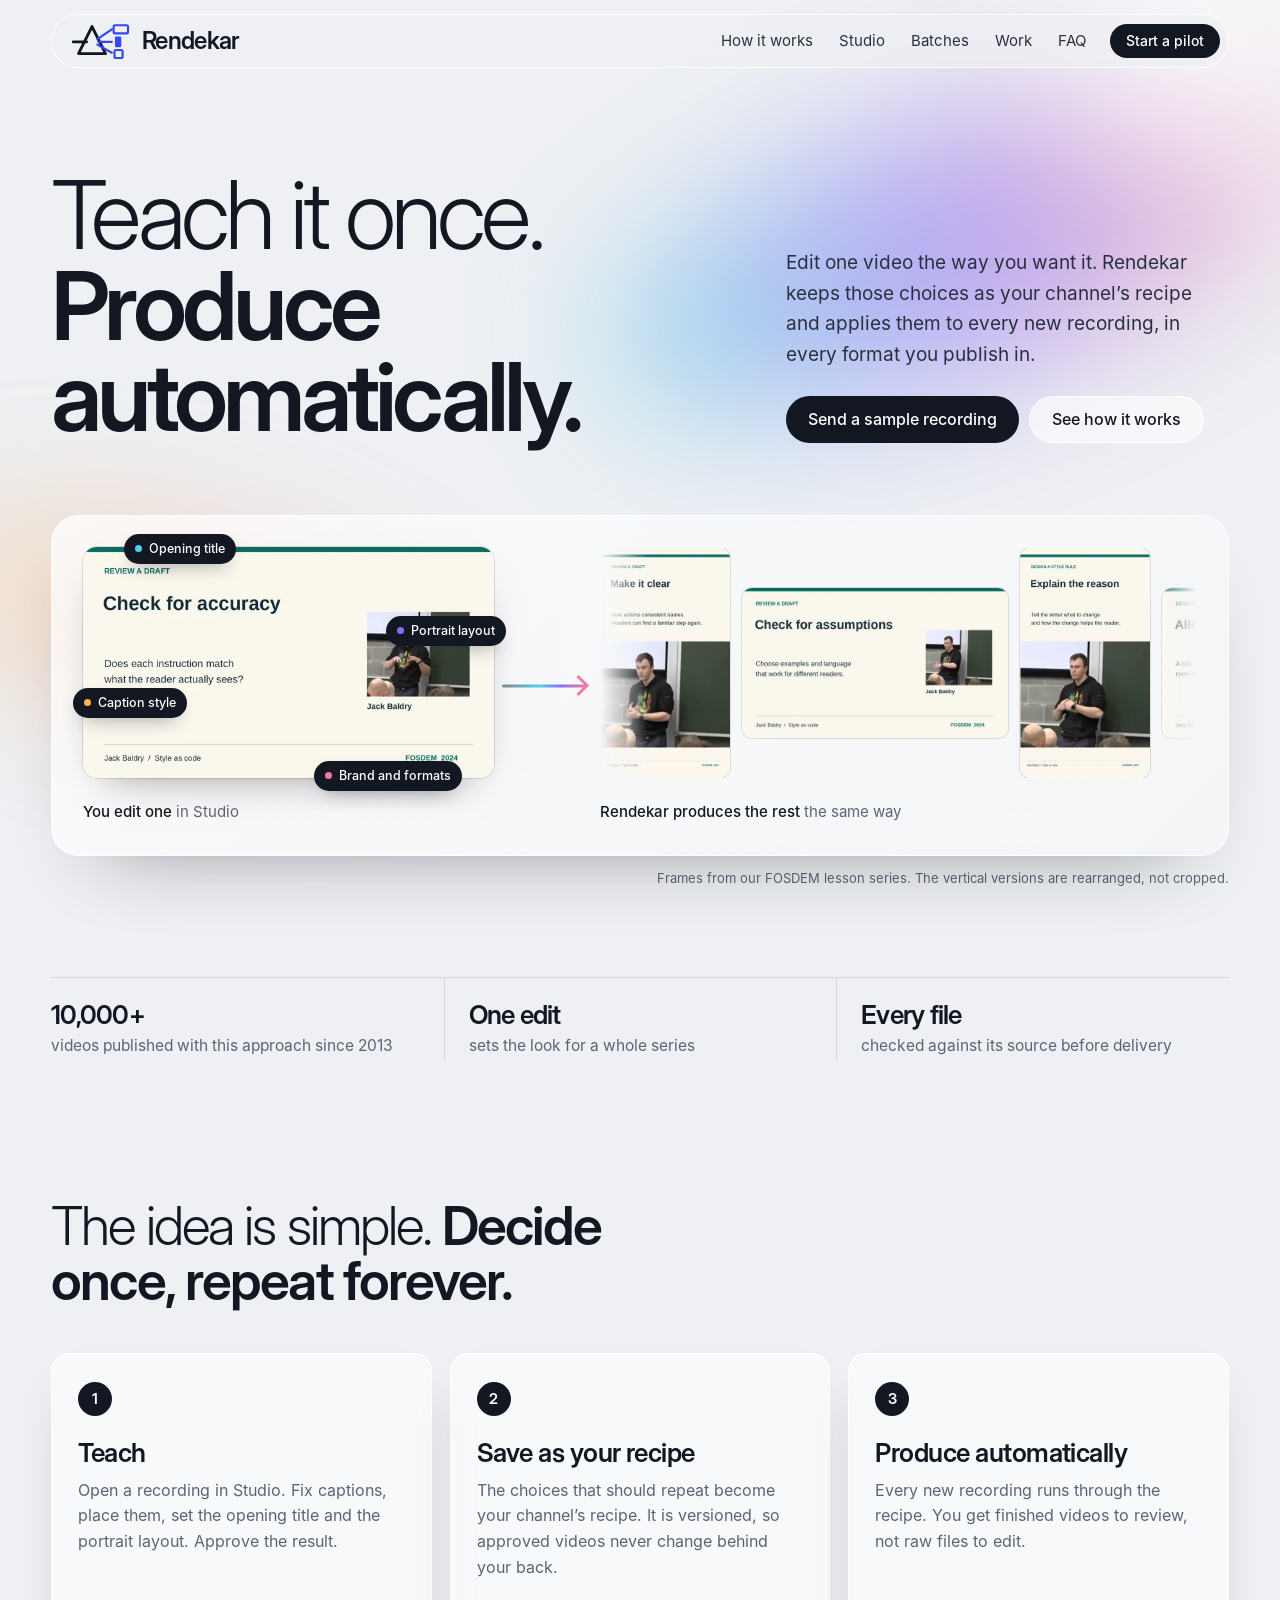
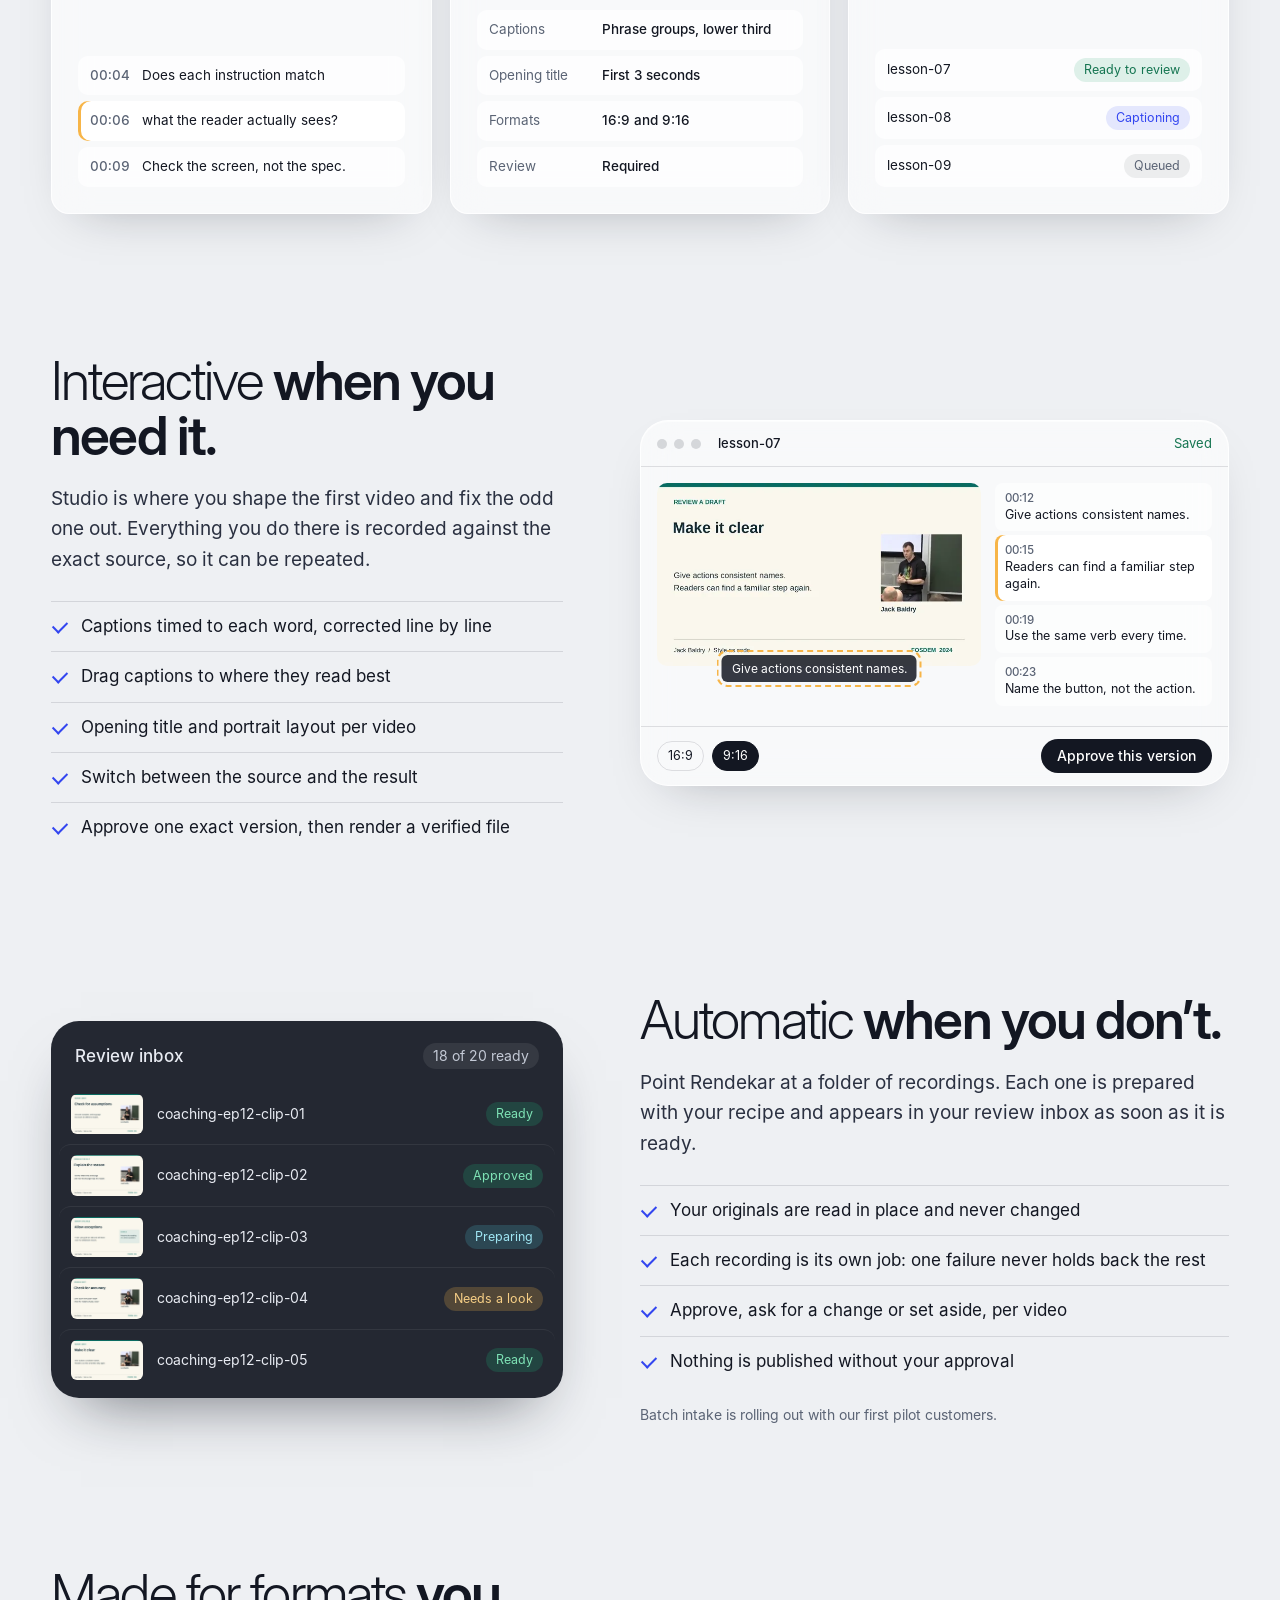
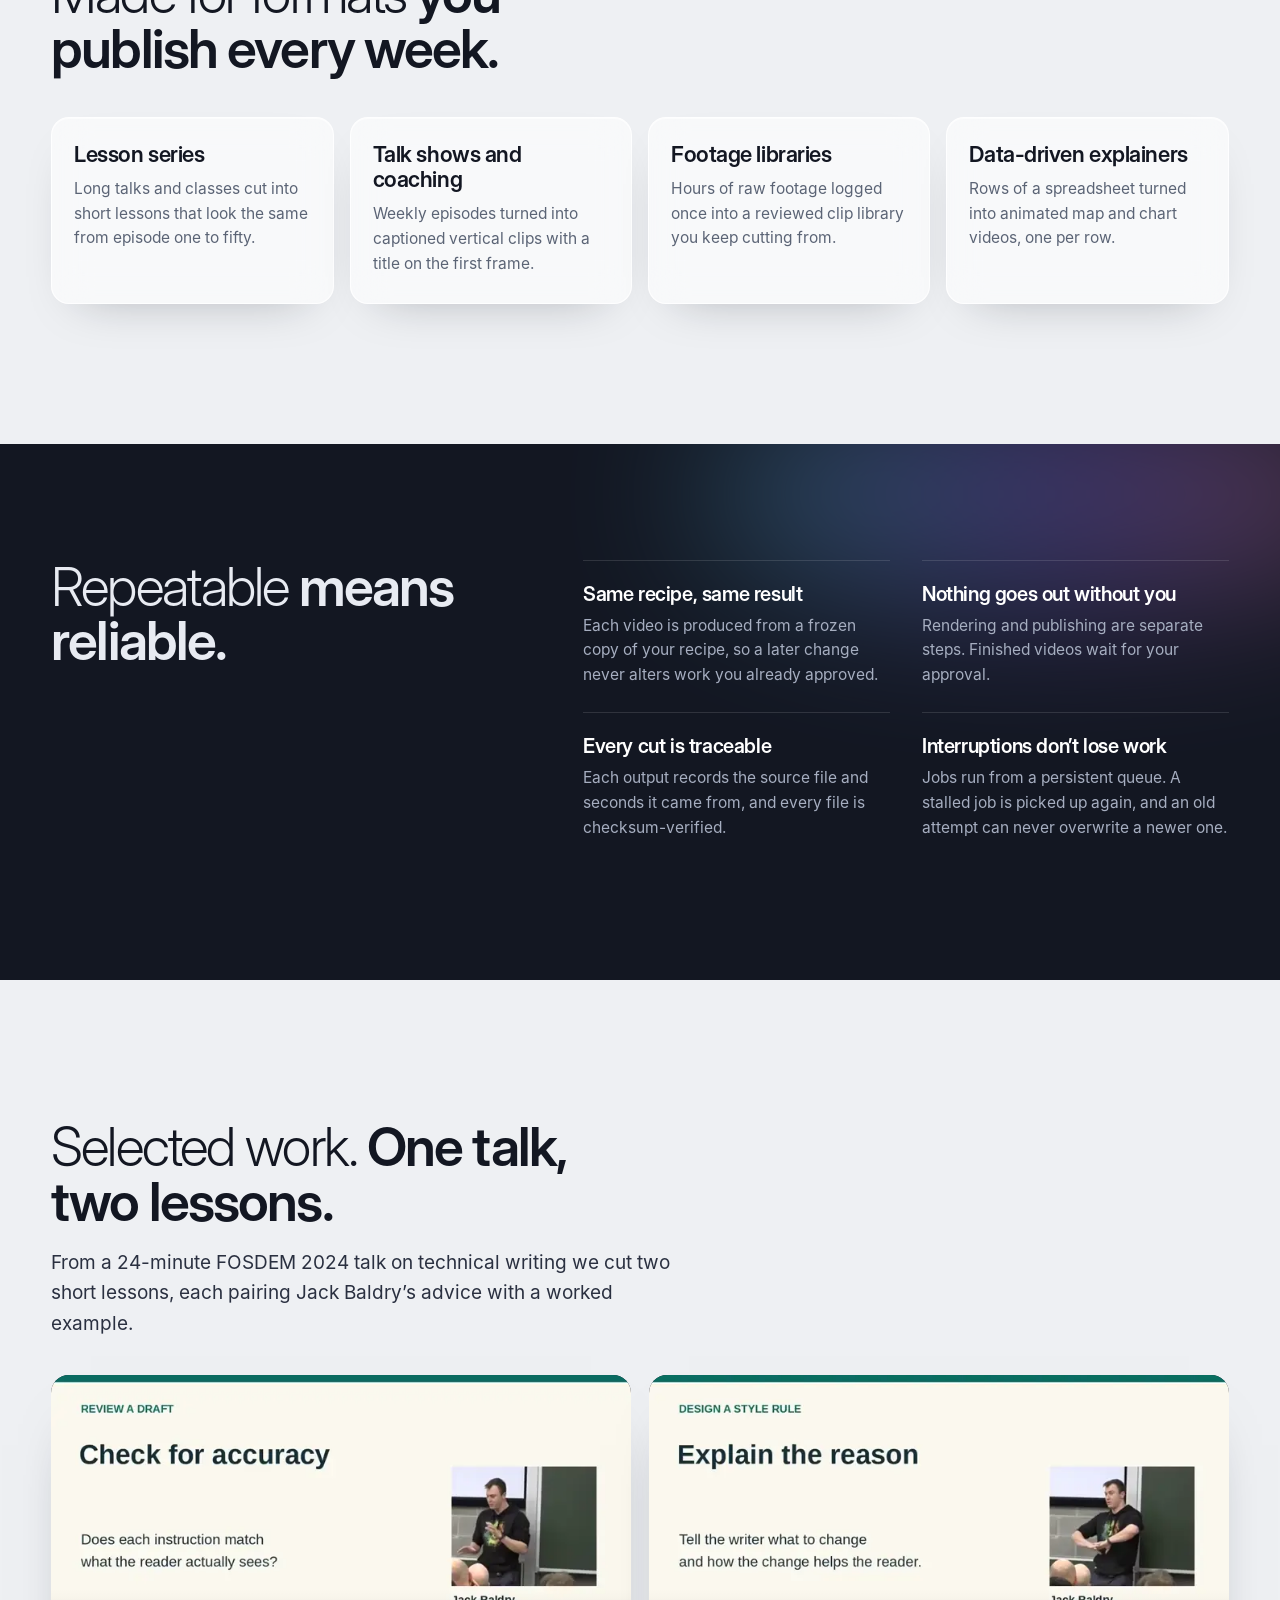
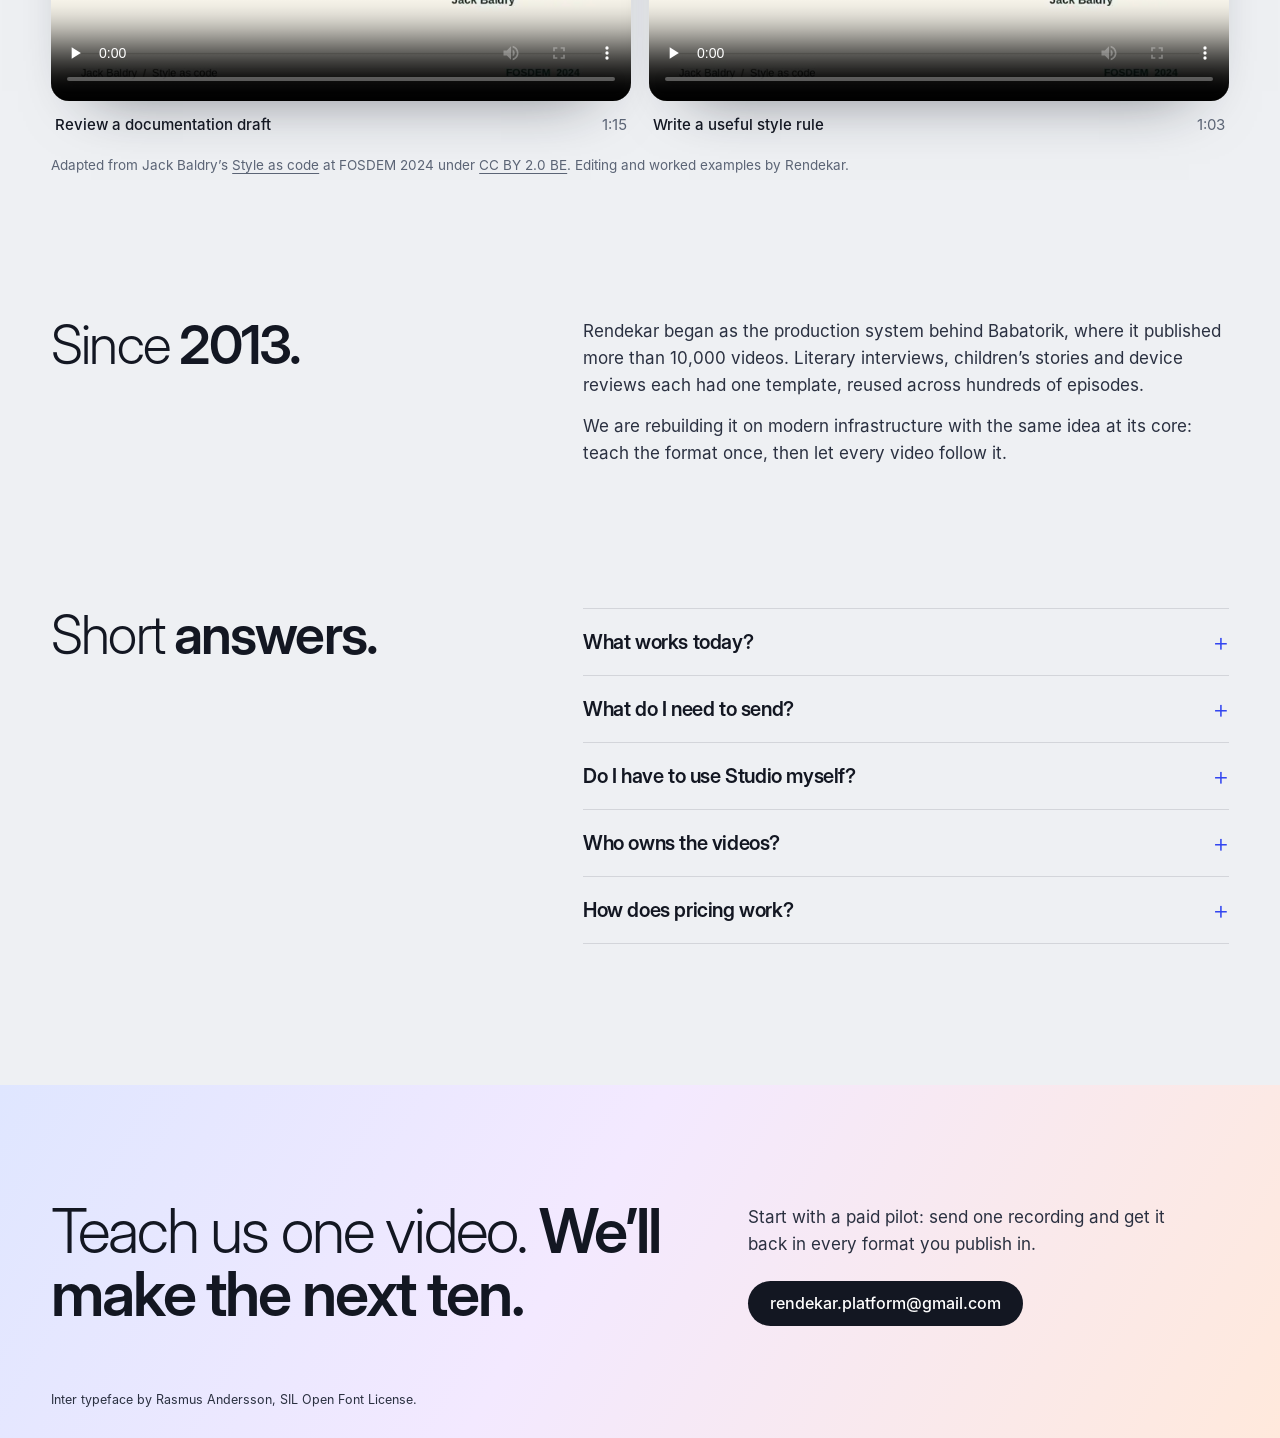
==== commit 7d2ca828: "Make the prism logo more prominent and add a favicon The logo is larger and its three rays now end i" ====
--- a/index.html
+++ b/index.html
@@ -10,6 +10,7 @@
   <meta property="og:description" content="Video production that learns your format from one edit and repeats it for every recording.">
   <meta property="og:image" content="media/frames/wide-1.webp">
   <link rel="preload" href="fonts/InterDisplay-SemiBold.woff" as="font" type="font/woff" crossorigin>
+  <link rel="icon" href="favicon.svg" type="image/svg+xml">
   <link rel="stylesheet" href="style.css">
 </head>
 <body>
@@ -18,7 +19,7 @@
 
   <header class="bar">
     <a class="brand" href="#main" aria-label="Rendekar home">
-      <svg class="prism" viewBox="0 0 32 28" aria-hidden="true"><path d="M16 2 30 26H2Z" fill="none" stroke="currentColor" stroke-width="2.4" stroke-linejoin="round"/><path d="M0 15h11" stroke="currentColor" stroke-width="2.4" stroke-linecap="round"/><path d="m20 13 12-4M20.5 16 32 16M20 19l12 4" stroke="#3346f0" stroke-width="2.4" stroke-linecap="round"/></svg>
+      <svg class="prism" viewBox="0 0 64 40" aria-hidden="true"><path d="M1 21h15" stroke="currentColor" stroke-width="3" stroke-linecap="round"/><path d="M22 4 37 34H7Z" fill="none" stroke="currentColor" stroke-width="3.2" stroke-linejoin="round"/><path d="M28 18 44 7M29 21h15M28 24l16 9" stroke="#3346f0" stroke-width="2.4" stroke-linecap="round"/><rect x="46" y="2.5" width="16" height="9" rx="1.6" fill="none" stroke="#3346f0" stroke-width="2.4"/><rect x="47.5" y="15" width="7" height="12" rx="1.6" fill="#3346f0"/><rect x="47" y="30" width="9" height="9" rx="1.6" fill="none" stroke="#3346f0" stroke-width="2.4"/></svg>
       Rendekar
     </a>
     <nav aria-label="Main navigation">
--- a/style.css
+++ b/style.css
@@ -65,8 +65,8 @@
 
 /* Top bar: floating pill */
 .bar { position: sticky; top: 14px; z-index: 10; width: min(92%, 1240px); margin: 14px auto 0; display: flex; align-items: center; gap: 24px; padding: 8px 8px 8px 20px; border-radius: 999px; background: rgba(238, 240, 243, .7); border: 1px solid var(--glass-edge); backdrop-filter: blur(16px); -webkit-backdrop-filter: blur(16px); }
-.brand { display: flex; align-items: center; gap: 10px; font: 600 20px/1 var(--display); letter-spacing: -.03em; text-decoration: none; }
-.prism { width: 30px; height: 26px; }
+.brand { display: flex; align-items: center; gap: 12px; font: 600 24px/1 var(--display); letter-spacing: -.03em; text-decoration: none; }
+.prism { width: 58px; height: 36px; }
 nav { display: flex; gap: 26px; margin-left: auto; font-size: 15px; }
 nav a { text-decoration: none; color: #2a3040; }
 nav a:hover { color: var(--cobalt); }
